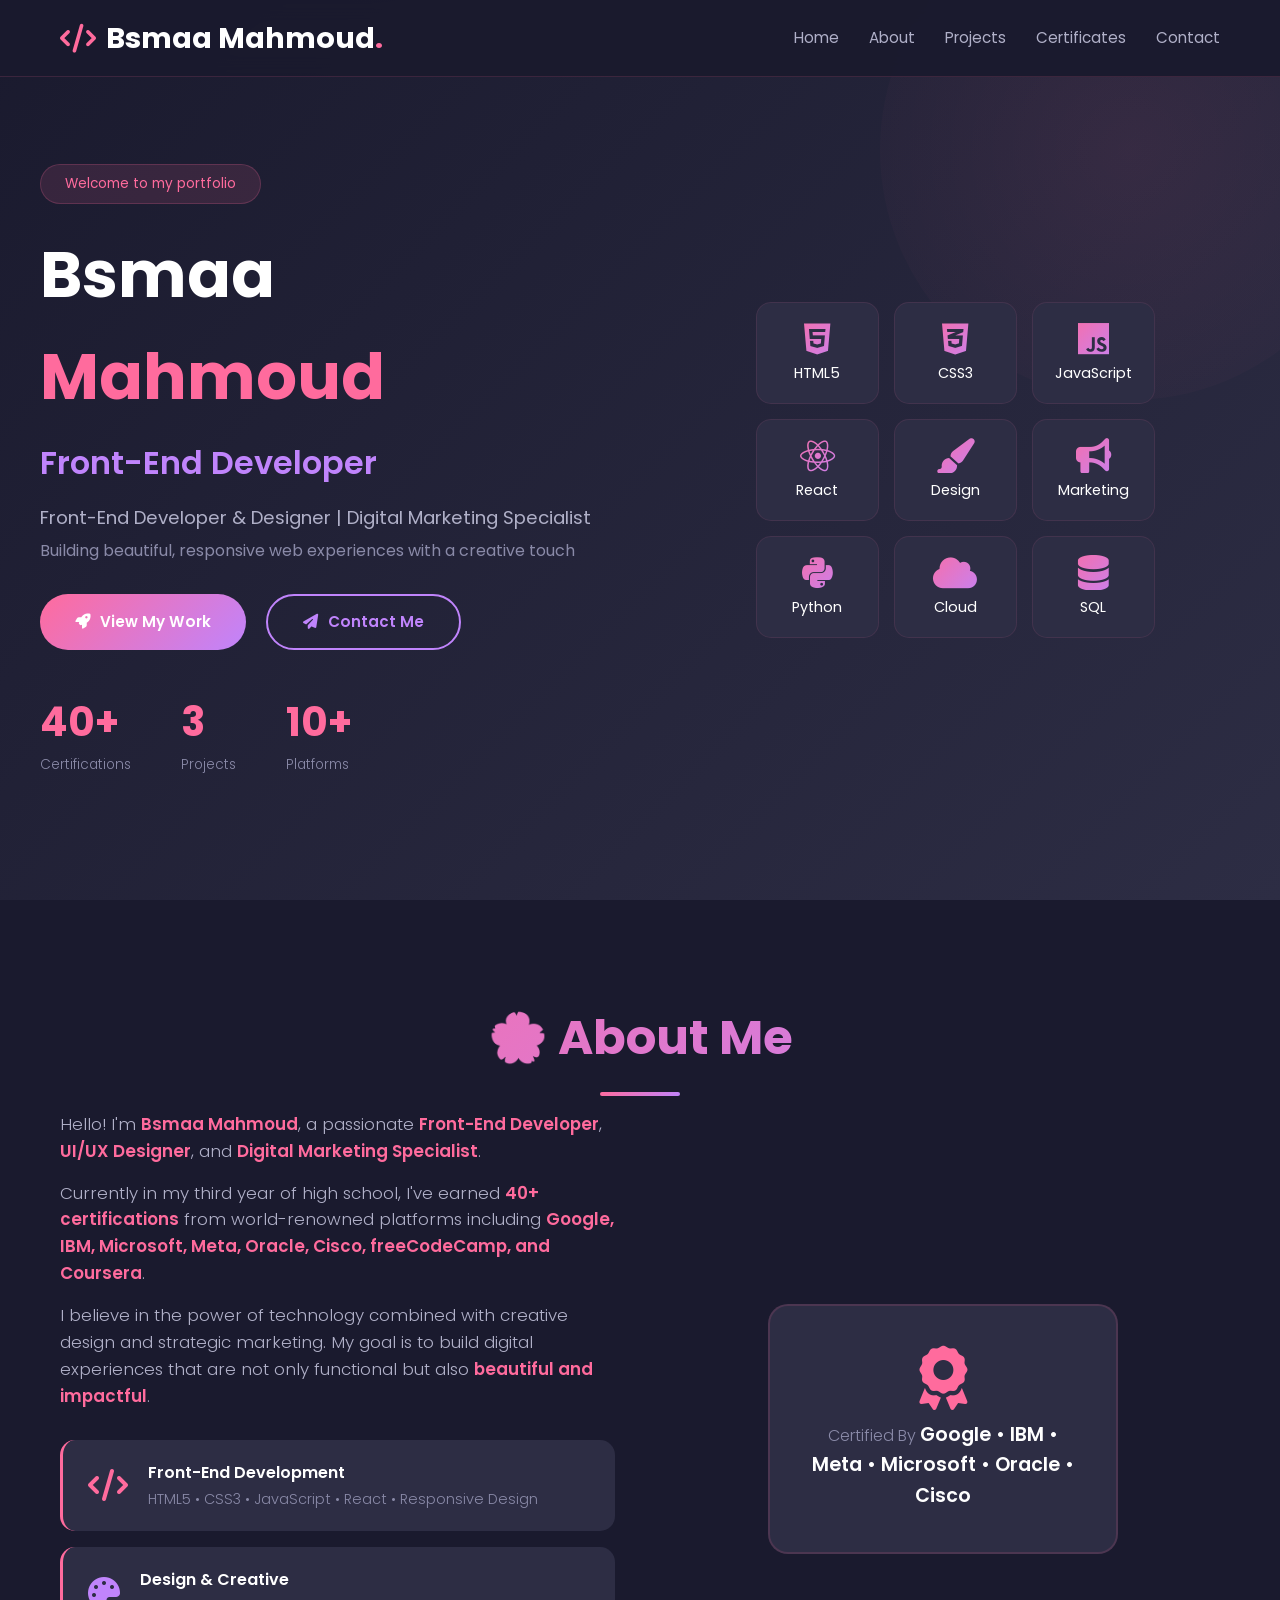
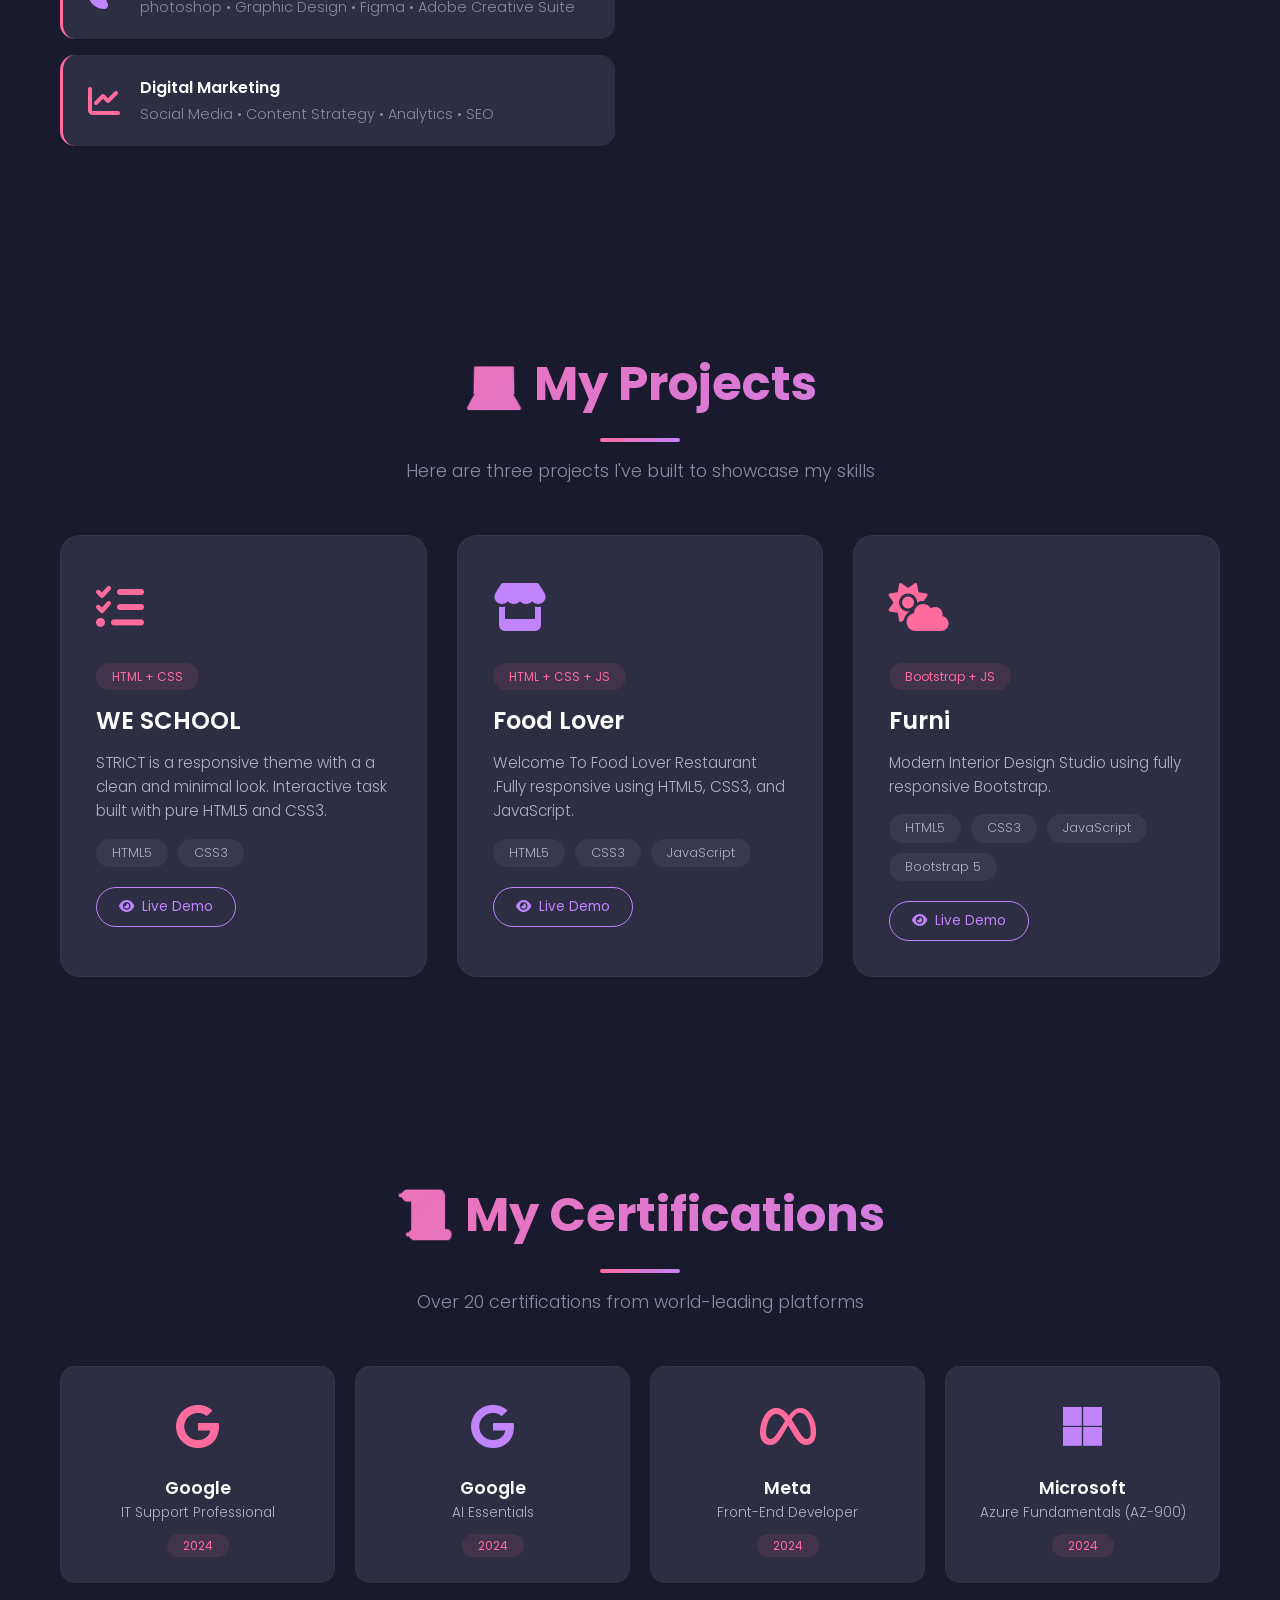
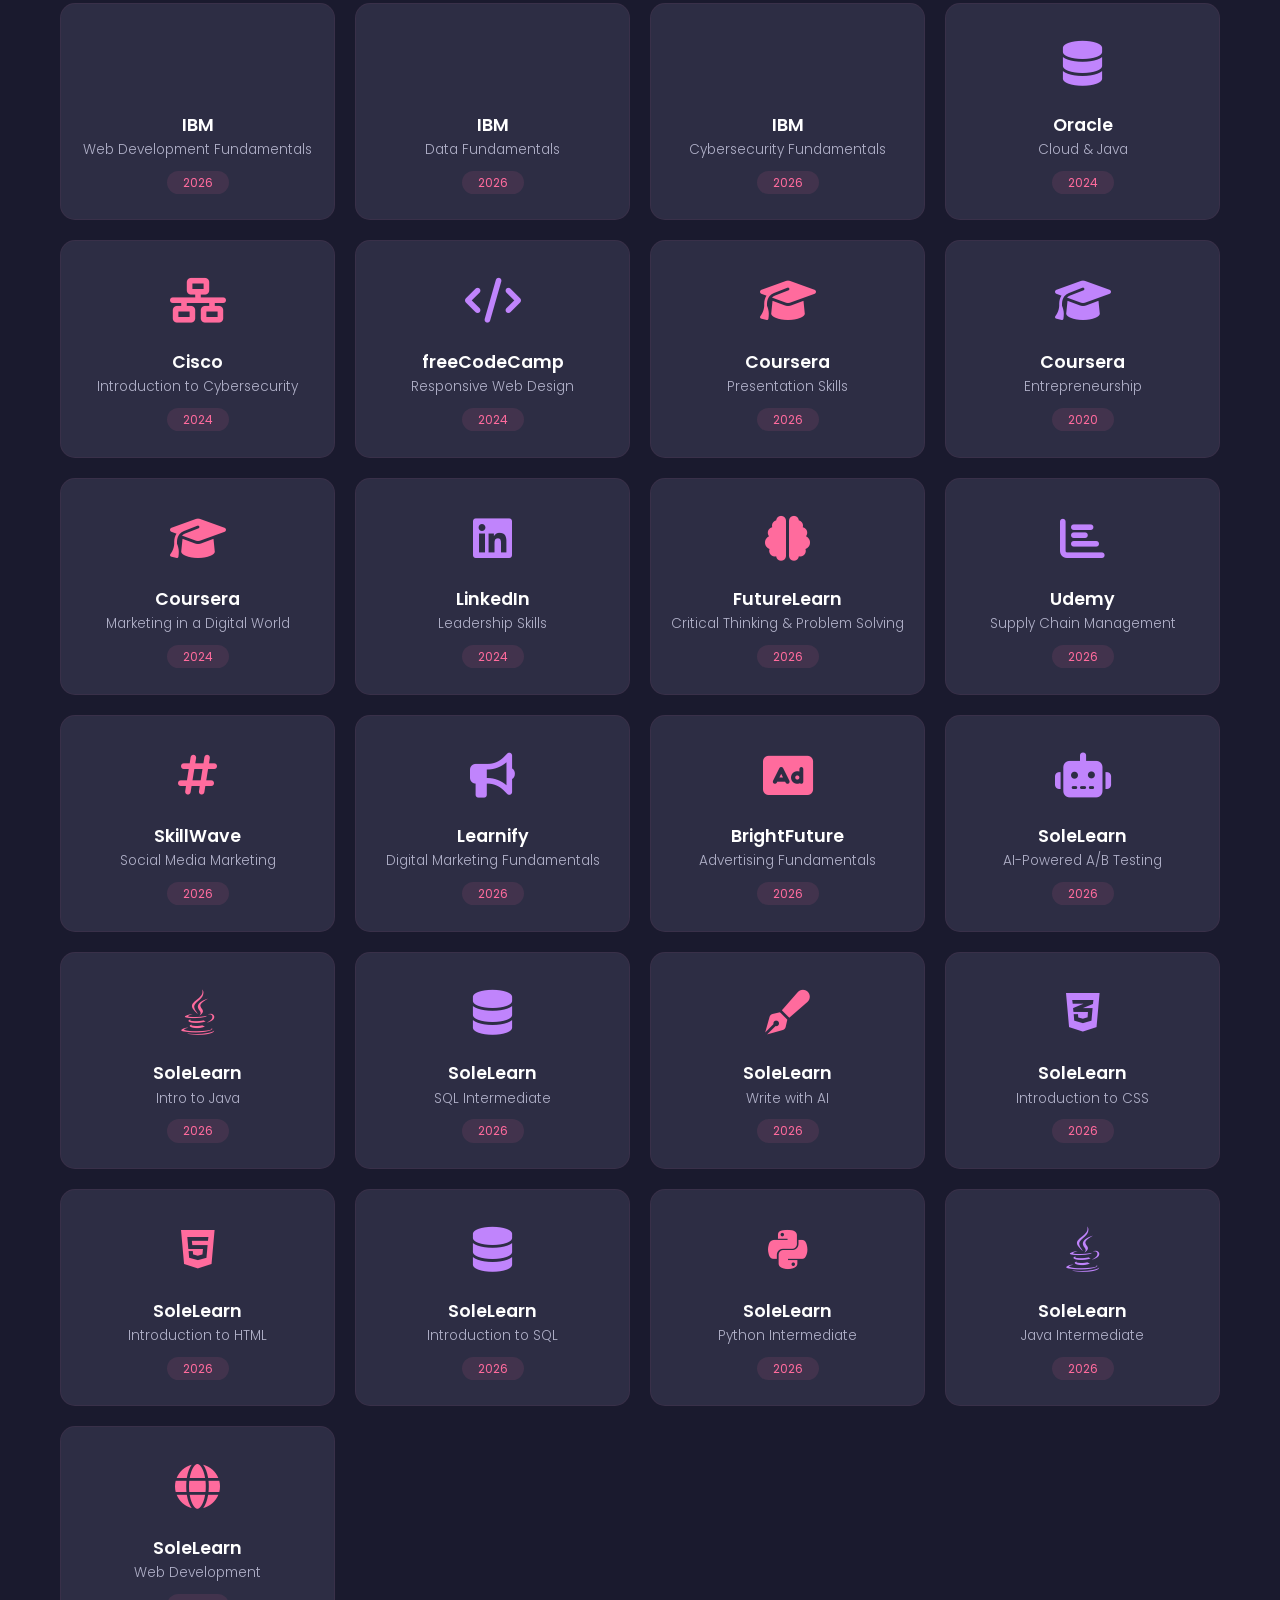
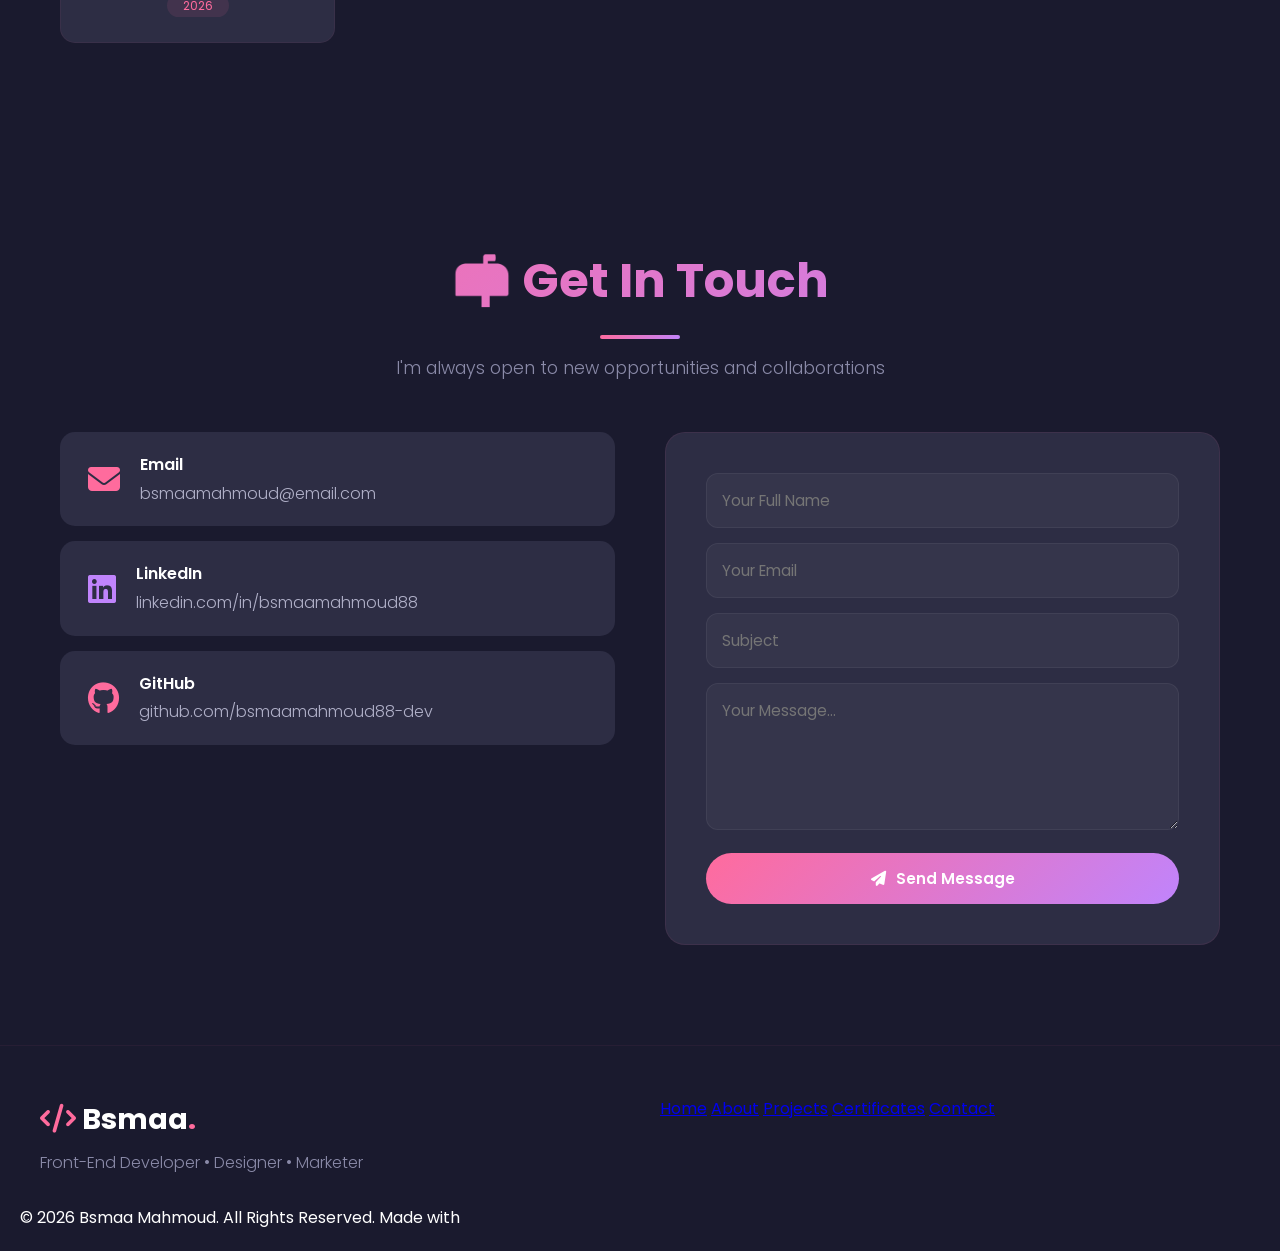
==== index.html @ eddaf289 "Add files via upload" ====
<!DOCTYPE html>
<html lang="ar">

<head>
    <meta charset="UTF-8">
    <meta name="viewport" content="width=device-width, initial-scale=1.0">
    <title>Bsmaa Mahmoud | بورتفوليو احترافي</title>
    <link rel="stylesheet" href="style.css">
    <link rel="stylesheet" href="https://cdnjs.cloudflare.com/ajax/libs/font-awesome/6.5.0/css/all.min.css">
    <link href="https://fonts.googleapis.com/css2?family=Poppins:wght@300;400;600;700&display=swap" rel="stylesheet">
</head>

<body>

    <!-- ====== NAVIGATION ====== -->
    <nav>
        <div class="nav-container">
            <div class="logo">
                <i class="fas fa-code" style="color: #FF6B9D;"></i>
                <span>Bsmaa Mahmoud<span style="color: #FF6B9D;">.</span></span>
            </div>
            <ul class="nav-links">
                <li><a href="#home">Home</a></li>
                <li><a href="#about">About</a></li>
                <li><a href="#projects">Projects</a></li>
                <li><a href="#certificates">Certificates</a></li>
                <li><a href="#contact">Contact</a></li>
            </ul>
            <div class="hamburger">
                <i class="fas fa-bars"></i>
            </div>
        </div>
    </nav>

    <!-- ====== HOME ====== -->
    <section id="home">
        <div class="hero">
            <div class="hero-content">
                <span class="badge"> Welcome to my portfolio</span>
                <h1>Bsmaa <span style="color: #FF6B9D;">Mahmoud</span></h1>
                <h2 class="typing-text"></h2>
                <p>Front-End Developer & Designer | Digital Marketing Specialist</p>
                <p class="sub-text">Building beautiful, responsive web experiences with a creative touch</p>
                <div class="hero-buttons">
                    <a href="#projects" class="btn-primary"><i class="fas fa-rocket"></i> View My Work</a>
                    <a href="#contact" class="btn-secondary"><i class="fas fa-paper-plane"></i> Contact Me</a>
                </div>
                <div class="stats">
                    <div class="stat-item">
                        <span class="stat-number">40+</span>
                        <span class="stat-label">Certifications</span>
                    </div>
                    <div class="stat-item">
                        <span class="stat-number">3</span>
                        <span class="stat-label">Projects</span>
                    </div>
                    <div class="stat-item">
                        <span class="stat-number">10+</span>
                        <span class="stat-label">Platforms</span>
                    </div>
                </div>
            </div>
            <div class="hero-image">
                <div class="floating-cards">
                    <div class="float-card"><i class="fab fa-html5"></i> HTML5</div>
                    <div class="float-card"><i class="fab fa-css3-alt"></i> CSS3</div>
                    <div class="float-card"><i class="fab fa-js"></i> JavaScript</div>
                    <div class="float-card"><i class="fab fa-react"></i> React</div>
                    <div class="float-card"><i class="fas fa-paint-brush"></i> Design</div>
                    <div class="float-card"><i class="fas fa-bullhorn"></i> Marketing</div>
                    <div class="float-card"><i class="fab fa-python"></i> Python</div>
                    <div class="float-card"><i class="fas fa-cloud"></i> Cloud</div>
                    <div class="float-card"><i class="fas fa-database"></i> SQL</div>
                </div>
            </div>
        </div>
    </section>

    <!-- ====== ABOUT ====== -->
    <section id="about">
        <div class="container">
            <h2 class="section-title">🌸 About Me</h2>
            <div class="about-grid">
                <div class="about-text">
                    <p>Hello! I'm <strong style="color: #FF6B9D;">Bsmaa Mahmoud</strong>, a passionate <strong>Front-End
                            Developer</strong>, <strong>UI/UX Designer</strong>, and <strong>Digital Marketing
                            Specialist</strong>.</p>
                    <p>Currently in my third year of high school, I've earned <strong>40+ certifications</strong> from
                        world-renowned platforms including <strong>Google, IBM, Microsoft, Meta, Oracle, Cisco,
                            freeCodeCamp, and Coursera</strong>.</p>
                    <p>I believe in the power of technology combined with creative design and strategic marketing. My
                        goal is to build digital experiences that are not only functional but also <strong>beautiful and
                            impactful</strong>.</p>

                    <div class="about-features">
                        <div class="feature">
                            <i class="fas fa-code" style="color: #FF6B9D;"></i>
                            <div>
                                <h4>Front-End Development</h4>
                                <p>HTML5 • CSS3 • JavaScript • React • Responsive Design</p>
                            </div>
                        </div>
                        <div class="feature">
                            <i class="fas fa-palette" style="color: #C084FC;"></i>
                            <div>
                                <h4>Design & Creative</h4>
                                <p>photoshop • Graphic Design • Figma • Adobe Creative Suite</p>
                            </div>
                        </div>
                        <div class="feature">
                            <i class="fas fa-chart-line" style="color: #FF6B9D;"></i>
                            <div>
                                <h4>Digital Marketing</h4>
                                <p>Social Media • Content Strategy • Analytics • SEO</p>
                            </div>
                        </div>
                    </div>
                </div>
                <div class="about-image">
                    <div class="experience-badge">
                        <i class="fas fa-award" style="color: #FF6B9D;"></i>
                        <div>
                            <span>Certified By</span>
                            <strong>Google • IBM • Meta • Microsoft • Oracle • Cisco</strong>
                        </div>
                    </div>
                </div>
            </div>
        </div>
    </section>

    <!-- ====== PROJECTS (3 Projects) ====== -->
    <section id="projects">
        <div class="container">
            <h2 class="section-title">💻 My Projects</h2>
            <p class="section-subtitle">Here are three projects I've built to showcase my skills</p>

            <div class="projects-grid">
                <!-- Project 1: HTML + CSS -->
                <div class="project-card large">
                    <div class="project-icon"><i class="fas fa-tasks" style="color: #FF6B9D;"></i></div>
                    <span class="project-tag">HTML + CSS</span>
                    <h3>WE SCHOOL</h3>
                    <p>STRICT is a responsive theme with a a clean and minimal look.
                        Interactive task built with pure HTML5 and CSS3.</p>
                    <div class="tech-stack">
                        <span>HTML5</span>
                        <span>CSS3</span>
                    </div>
                    <div class="project-links">
                        <a href="onsite ..1" class="btn-small"><i class="fas fa-eye"></i> Live Demo</a>
                    </div>
                </div>

                <!-- Project 2: HTML + CSS + JavaScript -->
                <div class="project-card large">
                    <div class="project-icon"><i class="fas fa-store" style="color: #C084FC;"></i></div>
                    <span class="project-tag">HTML + CSS + JS</span>
                    <h3>Food Lover</h3>
                    <p>Welcome To Food Lover Restaurant
                        .Fully responsive using HTML5, CSS3, and JavaScript.</p>
                    <div class="tech-stack">
                        <span>HTML5</span>
                        <span>CSS3</span>
                        <span>JavaScript</span>
                    </div>
                    <div class="project-links">
                        <a href="onsite..2" class="btn-small"><i class="fas fa-eye"></i> Live Demo</a>
                    </div>
                </div>

                <!-- Project 3: HTML + CSS + JavaScript + Bootstrap -->
                <div class="project-card large">
                    <div class="project-icon"><i class="fas fa-cloud-sun" style="color: #FF6B9D;"></i></div>
                    <span class="project-tag">Bootstrap + JS</span>
                    <h3>Furni</h3>
                    <p>Modern Interior Design Studio using fully responsive Bootstrap.</p>
                    <div class="tech-stack">
                        <span>HTML5</span>
                        <span>CSS3</span>
                        <span>JavaScript</span>
                        <span>Bootstrap 5</span>
                    </div>
                    <div class="project-links">
                        <a href="Onsite-3" class="btn-small"><i class="fas fa-eye"></i> Live Demo</a>
                    </div>
                </div>
            </div>
        </div>
    </section>

    <!-- ====== CERTIFICATES (All certificates from your files) ====== -->
    <section id="certificates">
        <div class="container">
            <h2 class="section-title">📜 My Certifications</h2>
            <p class="section-subtitle">Over 20 certifications from world-leading platforms</p>

            <div class="certificates-grid">
                <!-- Google -->
                <div class="cert-card">
                    <div class="cert-icon"><i class="fab fa-google" style="color: #FF6B9D;"></i></div>
                    <h4>Google</h4>
                    <p>IT Support Professional</p>
                    <span class="cert-year">2024</span>
                </div>
                <div class="cert-card">
                    <div class="cert-icon"><i class="fab fa-google" style="color: #C084FC;"></i></div>
                    <h4>Google</h4>
                    <p>AI Essentials</p>
                    <span class="cert-year">2024</span>
                </div>

                <!-- Meta -->
                <div class="cert-card">
                    <div class="cert-icon"><i class="fab fa-meta" style="color: #FF6B9D;"></i></div>
                    <h4>Meta</h4>
                    <p>Front-End Developer</p>
                    <span class="cert-year">2024</span>
                </div>

                <!-- Microsoft -->
                <div class="cert-card">
                    <div class="cert-icon"><i class="fab fa-microsoft" style="color: #C084FC;"></i></div>
                    <h4>Microsoft</h4>
                    <p>Azure Fundamentals (AZ-900)</p>
                    <span class="cert-year">2024</span>
                </div>

                <!-- IBM -->
                <div class="cert-card">
                    <div class="cert-icon"><i class="fab fa-ibm" style="color: #FF6B9D;"></i></div>
                    <h4>IBM</h4>
                    <p>Web Development Fundamentals</p>
                    <span class="cert-year">2026</span>
                </div>
                <div class="cert-card">
                    <div class="cert-icon"><i class="fab fa-ibm" style="color: #C084FC;"></i></div>
                    <h4>IBM</h4>
                    <p>Data Fundamentals</p>
                    <span class="cert-year">2026</span>
                </div>
                <div class="cert-card">
                    <div class="cert-icon"><i class="fab fa-ibm" style="color: #FF6B9D;"></i></div>
                    <h4>IBM</h4>
                    <p>Cybersecurity Fundamentals</p>
                    <span class="cert-year">2026</span>
                </div>

                <!-- Oracle -->
                <div class="cert-card">
                    <div class="cert-icon"><i class="fas fa-database" style="color: #C084FC;"></i></div>
                    <h4>Oracle</h4>
                    <p>Cloud & Java</p>
                    <span class="cert-year">2024</span>
                </div>

                <!-- Cisco -->
                <div class="cert-card">
                    <div class="cert-icon"><i class="fas fa-network-wired" style="color: #FF6B9D;"></i></div>
                    <h4>Cisco</h4>
                    <p>Introduction to Cybersecurity</p>
                    <span class="cert-year">2024</span>
                </div>

                <!-- freeCodeCamp -->
                <div class="cert-card">
                    <div class="cert-icon"><i class="fas fa-code" style="color: #C084FC;"></i></div>
                    <h4>freeCodeCamp</h4>
                    <p>Responsive Web Design</p>
                    <span class="cert-year">2024</span>
                </div>

                <!-- Coursera -->
                <div class="cert-card">
                    <div class="cert-icon"><i class="fas fa-graduation-cap" style="color: #FF6B9D;"></i></div>
                    <h4>Coursera</h4>
                    <p>Presentation Skills</p>
                    <span class="cert-year">2026</span>
                </div>
                <div class="cert-card">
                    <div class="cert-icon"><i class="fas fa-graduation-cap" style="color: #C084FC;"></i></div>
                    <h4>Coursera</h4>
                    <p>Entrepreneurship</p>
                    <span class="cert-year">2020</span>
                </div>
                <div class="cert-card">
                    <div class="cert-icon"><i class="fas fa-graduation-cap" style="color: #FF6B9D;"></i></div>
                    <h4>Coursera</h4>
                    <p>Marketing in a Digital World</p>
                    <span class="cert-year">2024</span>
                </div>

                <!-- LinkedIn -->
                <div class="cert-card">
                    <div class="cert-icon"><i class="fab fa-linkedin" style="color: #C084FC;"></i></div>
                    <h4>LinkedIn</h4>
                    <p>Leadership Skills</p>
                    <span class="cert-year">2024</span>
                </div>

                <!-- FutureLearn -->
                <div class="cert-card">
                    <div class="cert-icon"><i class="fas fa-brain" style="color: #FF6B9D;"></i></div>
                    <h4>FutureLearn</h4>
                    <p>Critical Thinking & Problem Solving</p>
                    <span class="cert-year">2026</span>
                </div>

                <!-- Udemy -->
                <div class="cert-card">
                    <div class="cert-icon"><i class="fas fa-chart-bar" style="color: #C084FC;"></i></div>
                    <h4>Udemy</h4>
                    <p>Supply Chain Management</p>
                    <span class="cert-year">2026</span>
                </div>

                <!-- SkillWave -->
                <div class="cert-card">
                    <div class="cert-icon"><i class="fas fa-hashtag" style="color: #FF6B9D;"></i></div>
                    <h4>SkillWave</h4>
                    <p>Social Media Marketing</p>
                    <span class="cert-year">2026</span>
                </div>

                <!-- Learnify -->
                <div class="cert-card">
                    <div class="cert-icon"><i class="fas fa-bullhorn" style="color: #C084FC;"></i></div>
                    <h4>Learnify</h4>
                    <p>Digital Marketing Fundamentals</p>
                    <span class="cert-year">2026</span>
                </div>

                <!-- BrightFuture -->
                <div class="cert-card">
                    <div class="cert-icon"><i class="fas fa-ad" style="color: #FF6B9D;"></i></div>
                    <h4>BrightFuture</h4>
                    <p>Advertising Fundamentals</p>
                    <span class="cert-year">2026</span>
                </div>

                <!-- SoleLearn -->
                <div class="cert-card">
                    <div class="cert-icon"><i class="fas fa-robot" style="color: #C084FC;"></i></div>
                    <h4>SoleLearn</h4>
                    <p>AI-Powered A/B Testing</p>
                    <span class="cert-year">2026</span>
                </div>
                <div class="cert-card">
                    <div class="cert-icon"><i class="fab fa-java" style="color: #FF6B9D;"></i></div>
                    <h4>SoleLearn</h4>
                    <p>Intro to Java</p>
                    <span class="cert-year">2026</span>
                </div>
                <div class="cert-card">
                    <div class="cert-icon"><i class="fas fa-database" style="color: #C084FC;"></i></div>
                    <h4>SoleLearn</h4>
                    <p>SQL Intermediate</p>
                    <span class="cert-year">2026</span>
                </div>
                <div class="cert-card">
                    <div class="cert-icon"><i class="fas fa-pen-fancy" style="color: #FF6B9D;"></i></div>
                    <h4>SoleLearn</h4>
                    <p>Write with AI</p>
                    <span class="cert-year">2026</span>
                </div>
                <div class="cert-card">
                    <div class="cert-icon"><i class="fab fa-css3-alt" style="color: #C084FC;"></i></div>
                    <h4>SoleLearn</h4>
                    <p>Introduction to CSS</p>
                    <span class="cert-year">2026</span>
                </div>
                <div class="cert-card">
                    <div class="cert-icon"><i class="fab fa-html5" style="color: #FF6B9D;"></i></div>
                    <h4>SoleLearn</h4>
                    <p>Introduction to HTML</p>
                    <span class="cert-year">2026</span>
                </div>
                <div class="cert-card">
                    <div class="cert-icon"><i class="fas fa-database" style="color: #C084FC;"></i></div>
                    <h4>SoleLearn</h4>
                    <p>Introduction to SQL</p>
                    <span class="cert-year">2026</span>
                </div>
                <div class="cert-card">
                    <div class="cert-icon"><i class="fab fa-python" style="color: #FF6B9D;"></i></div>
                    <h4>SoleLearn</h4>
                    <p>Python Intermediate</p>
                    <span class="cert-year">2026</span>
                </div>
                <div class="cert-card">
                    <div class="cert-icon"><i class="fab fa-java" style="color: #C084FC;"></i></div>
                    <h4>SoleLearn</h4>
                    <p>Java Intermediate</p>
                    <span class="cert-year">2026</span>
                </div>
                <div class="cert-card">
                    <div class="cert-icon"><i class="fas fa-globe" style="color: #FF6B9D;"></i></div>
                    <h4>SoleLearn</h4>
                    <p>Web Development</p>
                    <span class="cert-year">2026</span>
                </div>
            </div>
        </div>
    </section>

    <!-- ====== CONTACT ====== -->
    <section id="contact">
        <div class="container">
            <h2 class="section-title">📬 Get In Touch</h2>
            <p class="section-subtitle">I'm always open to new opportunities and collaborations</p>

            <div class="contact-grid">
                <div class="contact-info">
                    <div class="contact-item">
                        <i class="fas fa-envelope" style="color: #FF6B9D;"></i>
                        <div>
                            <h4>Email</h4>
                            <p>bsmaamahmoud@email.com</p>
                        </div>
                    </div>
                    <div class="contact-item">
                        <i class="fab fa-linkedin" style="color: #C084FC;"></i>
                        <div>
                            <h4>LinkedIn</h4>
                            <p><a href="#">linkedin.com/in/bsmaamahmoud88</a></p>
                        </div>
                    </div>
                    <div class="contact-item">
                        <i class="fab fa-github" style="color: #FF6B9D;"></i>
                        <div>
                            <h4>GitHub</h4>
                            <p><a href="#">github.com/bsmaamahmoud88-dev</a></p>
                        </div>
                    </div>
                </div>
                <div class="contact-form">
                    <form>
                        <input type="text" placeholder="Your Full Name" required>
                        <input type="email" placeholder="Your Email" required>
                        <input type="text" placeholder="Subject">
                        <textarea rows="5" placeholder="Your Message..."></textarea>
                        <button type="submit" class="btn-primary"><i class="fas fa-paper-plane"></i> Send
                            Message</button>
                    </form>
                </div>
            </div>
        </div>
    </section>

    <!-- ====== FOOTER ====== -->
    <footer>
        <div class="footer-content">
            <div class="footer-brand">
                <h3><i class="fas fa-code" style="color: #FF6B9D;"></i> Bsmaa<span style="color: #FF6B9D;">.</span></h3>
                <p>Front-End Developer • Designer • Marketer</p>
            </div>
            <div class="footer-links">
                <a href="#home">Home</a>
                <a href="#about">About</a>
                <a href="#projects">Projects</a>
                <a href="#certificates">Certificates</a>
                <a href="#contact">Contact</a>
            </div>
        </div>
        <div class="footer-bottom">
            <p>© 2026 Bsmaa Mahmoud. All Rights Reserved. Made with </p>
        </div>
    </footer>

    <script src="script.js"></script>
</body>

</html>
---- style.css ----
/* ===== RESET & VARIABLES ===== */
* {
    margin: 0;
    padding: 0;
    box-sizing: border-box;
    scroll-behavior: smooth;
}

:root {
    --primary: #1A1A2E;
    --secondary: #FF6B9D;
    --tertiary: #C084FC;
    --light-pink: #FDF2F8;
    --soft-beige: #FFE5EC;
    --accent: #D4A5FF;
    --white: #FFFFFF;
    --card-bg: #2D2D44;
    --shadow: 0 20px 40px rgba(255, 107, 157, 0.15);
    --gradient: linear-gradient(135deg, #1A1A2E, #2D2D44);
    --gradient-pink: linear-gradient(135deg, #FF6B9D, #C084FC);
}

body {
    font-family: 'Poppins', 'Segoe UI', Tahoma, Geneva, Verdana, sans-serif;
    background: var(--primary);
    color: var(--white);
    line-height: 1.6;
    overflow-x: hidden;
}

.container {
    max-width: 1200px;
    margin: 0 auto;
    padding: 0 20px;
}

/* ===== NAVIGATION ===== */
nav {
    background: rgba(26, 26, 46, 0.97);
    backdrop-filter: blur(10px);
    position: fixed;
    width: 100%;
    top: 0;
    z-index: 1000;
    border-bottom: 1px solid rgba(255, 107, 157, 0.15);
    padding: 15px 0;
}

.nav-container {
    max-width: 1200px;
    margin: 0 auto;
    padding: 0 20px;
    display: flex;
    justify-content: space-between;
    align-items: center;
}

.logo {
    font-size: 1.8rem;
    font-weight: 700;
    display: flex;
    align-items: center;
    gap: 10px;
}

.logo i {
    color: var(--secondary);
}

.logo span {
    color: var(--white);
}

.nav-links {
    display: flex;
    list-style: none;
    gap: 30px;
    align-items: center;
}

.nav-links a {
    color: #B0B0C8;
    text-decoration: none;
    font-size: 0.95rem;
    font-weight: 400;
    transition: 0.3s;
    padding: 5px 0;
    border-bottom: 2px solid transparent;
}

.nav-links a:hover {
    color: var(--secondary);
    border-bottom-color: var(--secondary);
}

.hamburger {
    display: none;
    font-size: 1.8rem;
    color: var(--white);
    cursor: pointer;
}

/* ===== HOME ===== */
#home {
    min-height: 100vh;
    display: flex;
    align-items: center;
    padding: 100px 20px 60px;
    background: var(--gradient);
    position: relative;
    overflow: hidden;
}

#home::before {
    content: '';
    position: absolute;
    width: 500px;
    height: 500px;
    background: radial-gradient(circle, rgba(255, 107, 157, 0.08), transparent);
    top: -100px;
    right: -100px;
    border-radius: 50%;
}

.hero {
    max-width: 1200px;
    margin: 0 auto;
    display: grid;
    grid-template-columns: 1fr 1fr;
    gap: 60px;
    align-items: center;
    width: 100%;
}

.hero-content .badge {
    background: rgba(255, 107, 157, 0.12);
    color: var(--secondary);
    padding: 8px 24px;
    border-radius: 50px;
    font-size: 0.85rem;
    display: inline-block;
    margin-bottom: 20px;
    border: 1px solid rgba(255, 107, 157, 0.2);
    font-weight: 400;
}

.hero-content h1 {
    font-size: 4rem;
    margin-bottom: 8px;
    color: var(--white);
    font-weight: 700;
}

.hero-content h2 {
    font-size: 2rem;
    color: var(--tertiary);
    margin-bottom: 15px;
    min-height: 50px;
    font-weight: 600;
}

.hero-content p {
    font-size: 1.15rem;
    color: #B0B0C8;
    margin-bottom: 6px;
}

.hero-content .sub-text {
    font-size: 1rem;
    color: #8A8AA8;
    margin-bottom: 30px;
}

.hero-buttons {
    display: flex;
    gap: 20px;
    flex-wrap: wrap;
    margin-bottom: 40px;
}

.btn-primary,
.btn-secondary {
    padding: 14px 35px;
    border-radius: 50px;
    text-decoration: none;
    font-weight: 600;
    transition: 0.3s;
    display: inline-flex;
    align-items: center;
    gap: 10px;
    font-size: 0.95rem;
    font-family: 'Poppins', sans-serif;
}

.btn-primary {
    background: var(--gradient-pink);
    color: var(--white);
    border: none;
}

.btn-primary:hover {
    transform: scale(1.05);
    box-shadow: 0 0 30px rgba(255, 107, 157, 0.35);
}

.btn-secondary {
    border: 2px solid var(--tertiary);
    color: var(--tertiary);
    background: transparent;
}

.btn-secondary:hover {
    background: var(--tertiary);
    color: var(--white);
}

.stats {
    display: flex;
    gap: 50px;
}

.stat-item {
    display: flex;
    flex-direction: column;
}

.stat-number {
    font-size: 2.5rem;
    font-weight: 700;
    color: var(--secondary);
}

.stat-label {
    color: #8A8AA8;
    font-size: 0.85rem;
    font-weight: 300;
}

.hero-image {
    position: relative;
    display: flex;
    justify-content: center;
    align-items: center;
}

.floating-cards {
    display: grid;
    grid-template-columns: 1fr 1fr 1fr;
    gap: 15px;
    padding: 15px;
}

.float-card {
    background: var(--card-bg);
    padding: 18px 22px;
    border-radius: 15px;
    text-align: center;
    border: 1px solid rgba(255, 107, 157, 0.1);
    transition: 0.3s;
    animation: float 4s ease-in-out infinite;
    color: var(--white);
    font-size: 0.9rem;
    font-weight: 400;
}

.float-card i {
    font-size: 2.2rem;
    background: var(--gradient-pink);
    -webkit-background-clip: text;
    -webkit-text-fill-color: transparent;
    display: block;
    margin-bottom: 6px;
}

.float-card:nth-child(2) {
    animation-delay: 0.3s;
}

.float-card:nth-child(3) {
    animation-delay: 0.6s;
}

.float-card:nth-child(4) {
    animation-delay: 0.9s;
}

.float-card:nth-child(5) {
    animation-delay: 1.2s;
}

.float-card:nth-child(6) {
    animation-delay: 1.5s;
}

.float-card:nth-child(7) {
    animation-delay: 0.4s;
}

.float-card:nth-child(8) {
    animation-delay: 0.8s;
}

.float-card:nth-child(9) {
    animation-delay: 1.1s;
}

@keyframes float {

    0%,
    100% {
        transform: translateY(0);
    }

    50% {
        transform: translateY(-12px);
    }
}

/* ===== SECTIONS ===== */
section {
    padding: 100px 0;
}

.section-title {
    font-size: 3rem;
    text-align: center;
    margin-bottom: 15px;
    background: var(--gradient-pink);
    -webkit-background-clip: text;
    -webkit-text-fill-color: transparent;
    position: relative;
}

.section-title::after {
    content: '';
    display: block;
    width: 80px;
    height: 4px;
    background: var(--gradient-pink);
    margin: 15px auto 0;
    border-radius: 2px;
}

.section-subtitle {
    text-align: center;
    color: #8A8AA8;
    font-size: 1.1rem;
    margin-bottom: 50px;
    font-weight: 300;
}

/* ===== ABOUT ===== */
#about {
    background: var(--primary);
}

.about-grid {
    display: grid;
    grid-template-columns: 1fr 1fr;
    gap: 50px;
    align-items: center;
}

.about-text p {
    color: #B0B0C8;
    font-size: 1.05rem;
    margin-bottom: 15px;
    font-weight: 300;
}

.about-text strong {
    color: var(--secondary);
    font-weight: 600;
}

.about-features {
    margin-top: 30px;
    display: grid;
    gap: 16px;
}

.feature {
    display: flex;
    align-items: center;
    gap: 20px;
    background: var(--card-bg);
    padding: 20px 25px;
    border-radius: 15px;
    border-left: 3px solid var(--secondary);
    transition: 0.3s;
}

.feature:hover {
    transform: translateX(8px);
}

.feature i {
    font-size: 2rem;
}

.feature h4 {
    color: var(--white);
    margin-bottom: 3px;
    font-weight: 600;
}

.feature p {
    color: #8A8AA8;
    font-size: 0.9rem;
    margin: 0;
}

.about-image {
    display: flex;
    justify-content: center;
}

.experience-badge {
    background: var(--card-bg);
    padding: 40px;
    border-radius: 20px;
    text-align: center;
    border: 2px solid rgba(255, 107, 157, 0.15);
    display: flex;
    flex-direction: column;
    align-items: center;
    gap: 10px;
    max-width: 350px;
}

.experience-badge i {
    font-size: 4rem;
}

.experience-badge span {
    color: #8A8AA8;
    font-size: 1rem;
    font-weight: 300;
}

.experience-badge strong {
    color: var(--white);
    font-size: 1.2rem;
    font-weight: 600;
}

/* ===== PROJECTS ===== */
#projects {
    background: var(--primary);
}

.projects-grid {
    display: grid;
    grid-template-columns: repeat(auto-fit, minmax(350px, 1fr));
    gap: 30px;
}

.project-card {
    background: var(--card-bg);
    border-radius: 20px;
    padding: 35px;
    border: 1px solid rgba(255, 107, 157, 0.08);
    transition: 0.4s;
}

.project-card:hover {
    transform: translateY(-10px);
    border-color: var(--secondary);
    box-shadow: var(--shadow);
}

.project-card.large {
    padding: 35px;
}

.project-icon {
    font-size: 3rem;
    margin-bottom: 15px;
}

.project-tag {
    display: inline-block;
    background: rgba(255, 107, 157, 0.1);
    color: var(--secondary);
    padding: 4px 16px;
    border-radius: 50px;
    font-size: 0.75rem;
    margin-bottom: 12px;
    font-weight: 400;
}

.project-card h3 {
    font-size: 1.5rem;
    margin-bottom: 10px;
    color: var(--white);
    font-weight: 600;
}

.project-card p {
    color: #B0B0C8;
    margin-bottom: 15px;
    font-weight: 300;
    font-size: 0.95rem;
}

.tech-stack {
    display: flex;
    flex-wrap: wrap;
    gap: 10px;
    margin-bottom: 20px;
}

.tech-stack span {
    background: rgba(255, 255, 255, 0.05);
    padding: 4px 16px;
    border-radius: 50px;
    font-size: 0.8rem;
    color: #B0B0C8;
    font-weight: 300;
}

.project-links {
    display: flex;
    gap: 12px;
}

.btn-small {
    padding: 8px 22px;
    border: 1px solid var(--tertiary);
    color: var(--tertiary);
    border-radius: 50px;
    text-decoration: none;
    font-size: 0.85rem;
    transition: 0.3s;
    display: inline-flex;
    align-items: center;
    gap: 8px;
    font-weight: 400;
}

.btn-small:hover {
    background: var(--tertiary);
    color: var(--white);
}

/* ===== CERTIFICATES ===== */
#certificates {
    background: var(--primary);
}

.certificates-grid {
    display: grid;
    grid-template-columns: repeat(auto-fit, minmax(220px, 1fr));
    gap: 20px;
}

.cert-card {
    background: var(--card-bg);
    border-radius: 15px;
    padding: 25px 20px;
    text-align: center;
    border: 1px solid rgba(255, 107, 157, 0.06);
    transition: 0.3s;
}

.cert-card:hover {
    transform: translateY(-6px);
    border-color: var(--tertiary);
    box-shadow: 0 10px 30px rgba(192, 132, 252, 0.08);
}

.cert-icon {
    font-size: 2.8rem;
    margin-bottom: 10px;
}

.cert-card h4 {
    color: var(--white);
    font-size: 1.1rem;
    font-weight: 600;
}

.cert-card p {
    color: #B0B0C8;
    font-size: 0.85rem;
    font-weight: 300;
}

.cert-year {
    display: inline-block;
    margin-top: 10px;
    background: rgba(255, 107, 157, 0.1);
    color: var(--secondary);
    padding: 2px 16px;
    border-radius: 50px;
    font-size: 0.75rem;
    font-weight: 400;
}

/* ===== CONTACT ===== */
#contact {
    background: var(--primary);
}

.contact-grid {
    display: grid;
    grid-template-columns: 1fr 1fr;
    gap: 50px;
}

.contact-item {
    display: flex;
    align-items: center;
    gap: 20px;
    padding: 20px 25px;
    background: var(--card-bg);
    border-radius: 15px;
    margin-bottom: 15px;
    transition: 0.3s;
    border-left: 3px solid transparent;
}

.contact-item:hover {
    transform: translateX(10px);
    border-left-color: var(--secondary);
}

.contact-item i {
    font-size: 2rem;
}

.contact-item h4 {
    color: var(--white);
    margin-bottom: 3px;
    font-weight: 600;
}

.contact-item p,
.contact-item a {
    color: #B0B0C8;
    text-decoration: none;
    font-weight: 300;
}

.contact-item a:hover {
    color: var(--secondary);
}

.contact-form {
    background: var(--card-bg);
    padding: 40px;
    border-radius: 20px;
    border: 1px solid rgba(255, 107, 157, 0.08);
}

.contact-form input,
.contact-form textarea {
    width: 100%;
    padding: 15px;
    margin-bottom: 15px;
    background: rgba(255, 255, 255, 0.04);
    border: 1px solid rgba(255, 255, 255, 0.06);
    border-radius: 12px;
    color: var(--white);
    font-size: 0.95rem;
    font-family: 'Poppins', sans-serif;
    transition: 0.3s;
}

.contact-form input:focus,
.contact-form textarea:focus {
    outline: none;
    border-color: var(--secondary);
    box-shadow: 0 0 20px rgba(255, 107, 157, 0.05);
}

.contact-form textarea {
    resize: vertical;
}

.contact-form button {
    width: 100%;
    justify-content: center;
}

/* ===== FOOTER ===== */
footer {
    background: var(--primary);
    border-top: 1px solid rgba(255, 107, 157, 0.06);
    padding: 50px 20px 20px;
}

.footer-content {
    max-width: 1200px;
    margin: 0 auto;
    display: grid;
    grid-template-columns: repeat(auto-fit, minmax(250px, 1fr));
    gap: 40px;
    margin-bottom: 30px;
}

.footer-brand h3 {
    font-size: 1.8rem;
    color: var(--white);
    font-weight: 700;
}

.footer-brand h3 i {
    color: var(--secondary);
}

.footer-brand p {
    color: #8A8AA8;
    margin-top: 8px;
    font-weight: 300;
}


/* ===== RESPONSIVE ===== */
@media (max-width: 1024px) {
    .hero {
        grid-template-columns: 1fr;
        text-align: center;
    }

    .hero-buttons {
        justify-content: center;
    }

    .stats {
        justify-content: center;
    }

    .about-grid {
        grid-template-columns: 1fr;
    }

    .contact-grid {
        grid-template-columns: 1fr;
    }

    .floating-cards {
        grid-template-columns: 1fr 1fr 1fr;
    }
}

@media (max-width: 768px) {
    .nav-links {
        display: none;
    }

    .hamburger {
        display: block;
    }

    .hero-content h1 {
        font-size: 2.5rem;
    }

    .hero-content h2 {
        font-size: 1.4rem;
    }

    .section-title {
        font-size: 2.2rem;
    }

    .floating-cards {
        grid-template-columns: 1fr 1fr;
        gap: 12px;
    }

    .projects-grid {
        grid-template-columns: 1fr;
    }

    .certificates-grid {
        grid-template-columns: 1fr 1fr;
    }

    .stats {
        gap: 25px;
    }
}

@media (max-width: 480px) {
    .floating-cards {
        grid-template-columns: 1fr 1fr;
        gap: 10px;
    }

    .float-card {
        padding: 12px 14px;
        font-size: 0.75rem;
    }

    .float-card i {
        font-size: 1.5rem;
    }

    .certificates-grid {
        grid-template-columns: 1fr;
    }

    .hero-content h1 {
        font-size: 2rem;
    }
}

/* ===== MOBILE NAV ===== */
.nav-active {
    display: flex !important;
    flex-direction: column;
    position: absolute;
    top: 70px;
    left: 0;
    width: 100%;
    background: var(--primary);
    padding: 25px 20px;
    gap: 15px;
    border-bottom: 1px solid rgba(255, 107, 156, 0.229);
}
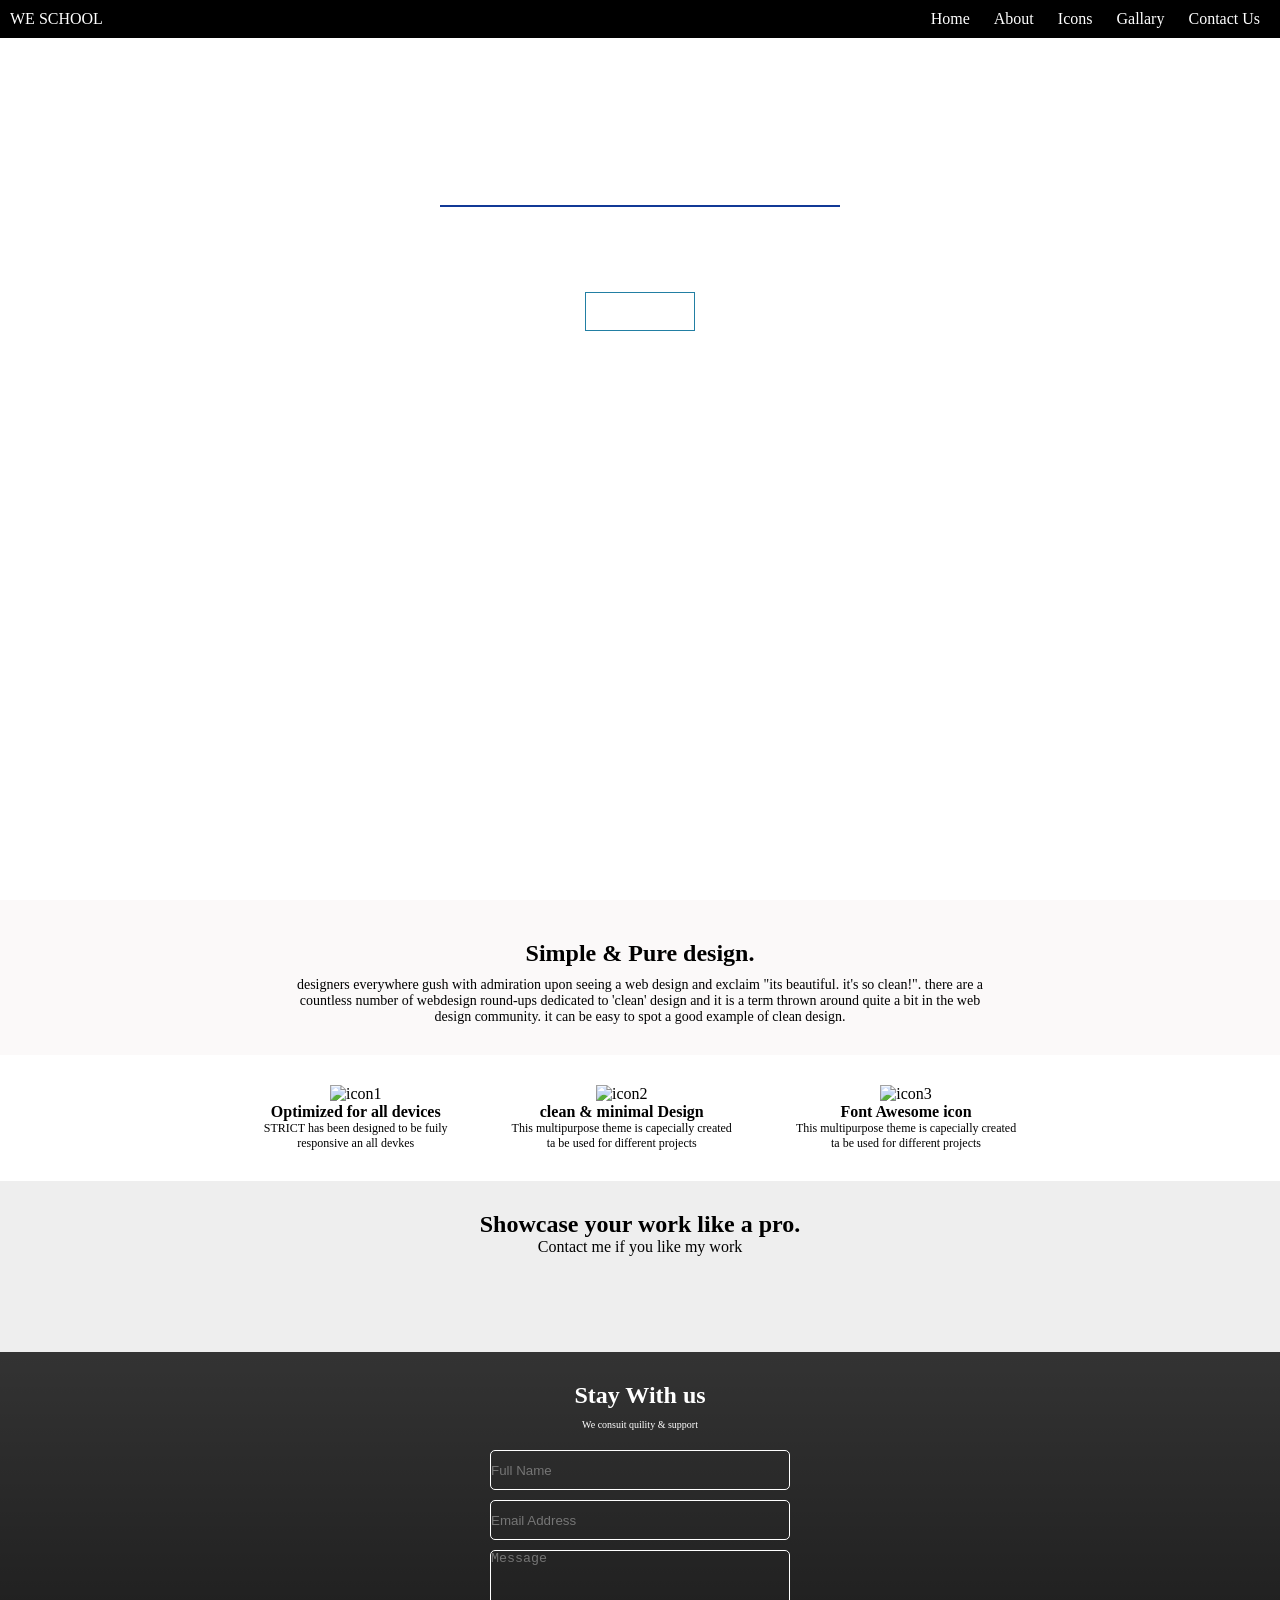
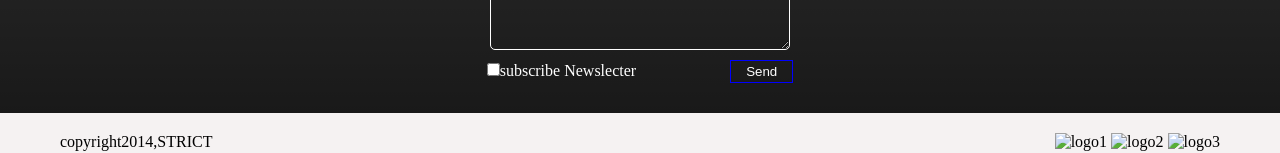
==== commit f173f5f4: "Add files via upload" ====
--- a/index.html
+++ b/index.html
@@ -1,473 +1,109 @@
 <!DOCTYPE html>
-<html lang="ar">
+<html lang="en">
+  <head>
+    <meta charset="UTF-8" />
+    <meta name="viewport" content="width=device-width, initial-scale=1.0" />
+    <title>Unit 9 project</title>
+    <link rel="stylesheet" href="./style.css" />
+  </head>
 
-<head>
-    <meta charset="UTF-8">
-    <meta name="viewport" content="width=device-width, initial-scale=1.0">
-    <title>Bsmaa Mahmoud | بورتفوليو احترافي</title>
-    <link rel="stylesheet" href="style.css">
-    <link rel="stylesheet" href="https://cdnjs.cloudflare.com/ajax/libs/font-awesome/6.5.0/css/all.min.css">
-    <link href="https://fonts.googleapis.com/css2?family=Poppins:wght@300;400;600;700&display=swap" rel="stylesheet">
-</head>
-
-<body>
-
-    <!-- ====== NAVIGATION ====== -->
-    <nav>
-        <div class="nav-container">
-            <div class="logo">
-                <i class="fas fa-code" style="color: #FF6B9D;"></i>
-                <span>Bsmaa Mahmoud<span style="color: #FF6B9D;">.</span></span>
-            </div>
-            <ul class="nav-links">
-                <li><a href="#home">Home</a></li>
-                <li><a href="#about">About</a></li>
-                <li><a href="#projects">Projects</a></li>
-                <li><a href="#certificates">Certificates</a></li>
-                <li><a href="#contact">Contact</a></li>
+  <body>
+    <header>
+      <nav>
+        <div class="contener">
+          <div class="logo">
+            <a class="a" href="#">WE SCHOOL</a>
+          </div>
+          <div class="main-nav">
+            <ul>
+              <li><a class="a" href="#">Home</a></li>
+              <li><a class="a" href="#">About</a></li>
+              <li><a class="a" href="#">Icons</a></li>
+              <li><a class="a" href="#">Gallary</a></li>
+              <li><a class="a" href="#">Contact Us</a></li>
             </ul>
-            <div class="hamburger">
-                <i class="fas fa-bars"></i>
-            </div>
+          </div>
         </div>
-    </nav>
-
-    <!-- ====== HOME ====== -->
-    <section id="home">
-        <div class="hero">
-            <div class="hero-content">
-                <span class="badge"> Welcome to my portfolio</span>
-                <h1>Bsmaa <span style="color: #FF6B9D;">Mahmoud</span></h1>
-                <h2 class="typing-text"></h2>
-                <p>Front-End Developer & Designer | Digital Marketing Specialist</p>
-                <p class="sub-text">Building beautiful, responsive web experiences with a creative touch</p>
-                <div class="hero-buttons">
-                    <a href="#projects" class="btn-primary"><i class="fas fa-rocket"></i> View My Work</a>
-                    <a href="#contact" class="btn-secondary"><i class="fas fa-paper-plane"></i> Contact Me</a>
-                </div>
-                <div class="stats">
-                    <div class="stat-item">
-                        <span class="stat-number">40+</span>
-                        <span class="stat-label">Certifications</span>
-                    </div>
-                    <div class="stat-item">
-                        <span class="stat-number">3</span>
-                        <span class="stat-label">Projects</span>
-                    </div>
-                    <div class="stat-item">
-                        <span class="stat-number">10+</span>
-                        <span class="stat-label">Platforms</span>
-                    </div>
-                </div>
-            </div>
-            <div class="hero-image">
-                <div class="floating-cards">
-                    <div class="float-card"><i class="fab fa-html5"></i> HTML5</div>
-                    <div class="float-card"><i class="fab fa-css3-alt"></i> CSS3</div>
-                    <div class="float-card"><i class="fab fa-js"></i> JavaScript</div>
-                    <div class="float-card"><i class="fab fa-react"></i> React</div>
-                    <div class="float-card"><i class="fas fa-paint-brush"></i> Design</div>
-                    <div class="float-card"><i class="fas fa-bullhorn"></i> Marketing</div>
-                    <div class="float-card"><i class="fab fa-python"></i> Python</div>
-                    <div class="float-card"><i class="fas fa-cloud"></i> Cloud</div>
-                    <div class="float-card"><i class="fas fa-database"></i> SQL</div>
-                </div>
-            </div>
-        </div>
+      </nav>
+      <div class="he">
+        <h1 id="h">STRICT</h1>
+        <hr>
+        <p id="p">
+          STRICT is a responsive theme with a a clean and minimal look.
+        </p>
+        <a id="a" href="#">Coll to action</a>
+      </div>
+    </header>
+    <section class="head">
+      <h2 id="h2">Simple & Pure design.</h2>
+      <p id="p2">
+        designers everywhere gush with admiration upon seeing a web design and
+        exclaim "its beautiful. it's so clean!". there are a
+        <br />
+        countless number of webdesign round-ups dedicated to 'clean' design and
+        it is a term thrown around quite a bit in the web <br />design
+        community. it can be easy to spot a good example of clean design.
+      </p>
     </section>
-
-    <!-- ====== ABOUT ====== -->
-    <section id="about">
-        <div class="container">
-            <h2 class="section-title">🌸 About Me</h2>
-            <div class="about-grid">
-                <div class="about-text">
-                    <p>Hello! I'm <strong style="color: #FF6B9D;">Bsmaa Mahmoud</strong>, a passionate <strong>Front-End
-                            Developer</strong>, <strong>UI/UX Designer</strong>, and <strong>Digital Marketing
-                            Specialist</strong>.</p>
-                    <p>Currently in my third year of high school, I've earned <strong>40+ certifications</strong> from
-                        world-renowned platforms including <strong>Google, IBM, Microsoft, Meta, Oracle, Cisco,
-                            freeCodeCamp, and Coursera</strong>.</p>
-                    <p>I believe in the power of technology combined with creative design and strategic marketing. My
-                        goal is to build digital experiences that are not only functional but also <strong>beautiful and
-                            impactful</strong>.</p>
-
-                    <div class="about-features">
-                        <div class="feature">
-                            <i class="fas fa-code" style="color: #FF6B9D;"></i>
-                            <div>
-                                <h4>Front-End Development</h4>
-                                <p>HTML5 • CSS3 • JavaScript • React • Responsive Design</p>
-                            </div>
-                        </div>
-                        <div class="feature">
-                            <i class="fas fa-palette" style="color: #C084FC;"></i>
-                            <div>
-                                <h4>Design & Creative</h4>
-                                <p>photoshop • Graphic Design • Figma • Adobe Creative Suite</p>
-                            </div>
-                        </div>
-                        <div class="feature">
-                            <i class="fas fa-chart-line" style="color: #FF6B9D;"></i>
-                            <div>
-                                <h4>Digital Marketing</h4>
-                                <p>Social Media • Content Strategy • Analytics • SEO</p>
-                            </div>
-                        </div>
-                    </div>
-                </div>
-                <div class="about-image">
-                    <div class="experience-badge">
-                        <i class="fas fa-award" style="color: #FF6B9D;"></i>
-                        <div>
-                            <span>Certified By</span>
-                            <strong>Google • IBM • Meta • Microsoft • Oracle • Cisco</strong>
-                        </div>
-                    </div>
-                </div>
-            </div>
-        </div>
+    <section class="photo">
+      <div class="icon">
+        <img src="./imge/images/icon1.jpg" alt="icon1" />
+        <h4>Optimized for all devices</h4>
+        <p class="p3">
+          STRICT has been designed to be fuily<br />responsive an all devkes
+        </p>
+      </div>
+      <div class="icon">
+        <img src="./imge/images/icon2.jpg" alt="icon2" />
+        <h4>clean & minimal Design</h4>
+        <p class="p3">
+          This multipurpose theme is capecially created <br />ta be used for
+          different projects
+        </p>
+      </div>
+      <div class="icon">
+        <img src="./imge/images/icon3.jpg" alt="icon3" />
+        <h4>Font Awesome icon</h4>
+        <p class="p3">
+          This multipurpose theme is capecially created<br />ta be used for
+          different projects
+        </p>
+      </div>
     </section>
-
-    <!-- ====== PROJECTS (3 Projects) ====== -->
-    <section id="projects">
-        <div class="container">
-            <h2 class="section-title">💻 My Projects</h2>
-            <p class="section-subtitle">Here are three projects I've built to showcase my skills</p>
-
-            <div class="projects-grid">
-                <!-- Project 1: HTML + CSS -->
-                <div class="project-card large">
-                    <div class="project-icon"><i class="fas fa-tasks" style="color: #FF6B9D;"></i></div>
-                    <span class="project-tag">HTML + CSS</span>
-                    <h3>WE SCHOOL</h3>
-                    <p>STRICT is a responsive theme with a a clean and minimal look.
-                        Interactive task built with pure HTML5 and CSS3.</p>
-                    <div class="tech-stack">
-                        <span>HTML5</span>
-                        <span>CSS3</span>
-                    </div>
-                    <div class="project-links">
-                        <a href="onsite ..1" class="btn-small"><i class="fas fa-eye"></i> Live Demo</a>
-                    </div>
-                </div>
-
-                <!-- Project 2: HTML + CSS + JavaScript -->
-                <div class="project-card large">
-                    <div class="project-icon"><i class="fas fa-store" style="color: #C084FC;"></i></div>
-                    <span class="project-tag">HTML + CSS + JS</span>
-                    <h3>Food Lover</h3>
-                    <p>Welcome To Food Lover Restaurant
-                        .Fully responsive using HTML5, CSS3, and JavaScript.</p>
-                    <div class="tech-stack">
-                        <span>HTML5</span>
-                        <span>CSS3</span>
-                        <span>JavaScript</span>
-                    </div>
-                    <div class="project-links">
-                        <a href="onsite..2" class="btn-small"><i class="fas fa-eye"></i> Live Demo</a>
-                    </div>
-                </div>
-
-                <!-- Project 3: HTML + CSS + JavaScript + Bootstrap -->
-                <div class="project-card large">
-                    <div class="project-icon"><i class="fas fa-cloud-sun" style="color: #FF6B9D;"></i></div>
-                    <span class="project-tag">Bootstrap + JS</span>
-                    <h3>Furni</h3>
-                    <p>Modern Interior Design Studio using fully responsive Bootstrap.</p>
-                    <div class="tech-stack">
-                        <span>HTML5</span>
-                        <span>CSS3</span>
-                        <span>JavaScript</span>
-                        <span>Bootstrap 5</span>
-                    </div>
-                    <div class="project-links">
-                        <a href="Onsite-3" class="btn-small"><i class="fas fa-eye"></i> Live Demo</a>
-                    </div>
-                </div>
-            </div>
-        </div>
+    <section class="image">
+      <div class="h4">
+        <h2>Showcase your work like a pro.</h2>
+        <p id="p4">Contact me if you like my work</p>
+      </div>
+      <div class="img">
+        <img class="m" src="./imge/images/image1.jpg" alt="" />
+        <img class="m" src="./imge/images/image2.jpg" alt="" />
+        <img class="m" src="./imge/images/image3.jpg" alt="" />
+      </div>
+      <div class="img">
+        <img class="m" src="./imge/images/image4.jpg" alt="" />
+        <img class="m" src="./imge/images/image5.jpg" alt="" />
+        <img class="m" src="./imge/images/image6.jpg" alt="" />
+      </div>
     </section>
-
-    <!-- ====== CERTIFICATES (All certificates from your files) ====== -->
-    <section id="certificates">
-        <div class="container">
-            <h2 class="section-title">📜 My Certifications</h2>
-            <p class="section-subtitle">Over 20 certifications from world-leading platforms</p>
-
-            <div class="certificates-grid">
-                <!-- Google -->
-                <div class="cert-card">
-                    <div class="cert-icon"><i class="fab fa-google" style="color: #FF6B9D;"></i></div>
-                    <h4>Google</h4>
-                    <p>IT Support Professional</p>
-                    <span class="cert-year">2024</span>
-                </div>
-                <div class="cert-card">
-                    <div class="cert-icon"><i class="fab fa-google" style="color: #C084FC;"></i></div>
-                    <h4>Google</h4>
-                    <p>AI Essentials</p>
-                    <span class="cert-year">2024</span>
-                </div>
-
-                <!-- Meta -->
-                <div class="cert-card">
-                    <div class="cert-icon"><i class="fab fa-meta" style="color: #FF6B9D;"></i></div>
-                    <h4>Meta</h4>
-                    <p>Front-End Developer</p>
-                    <span class="cert-year">2024</span>
-                </div>
-
-                <!-- Microsoft -->
-                <div class="cert-card">
-                    <div class="cert-icon"><i class="fab fa-microsoft" style="color: #C084FC;"></i></div>
-                    <h4>Microsoft</h4>
-                    <p>Azure Fundamentals (AZ-900)</p>
-                    <span class="cert-year">2024</span>
-                </div>
-
-                <!-- IBM -->
-                <div class="cert-card">
-                    <div class="cert-icon"><i class="fab fa-ibm" style="color: #FF6B9D;"></i></div>
-                    <h4>IBM</h4>
-                    <p>Web Development Fundamentals</p>
-                    <span class="cert-year">2026</span>
-                </div>
-                <div class="cert-card">
-                    <div class="cert-icon"><i class="fab fa-ibm" style="color: #C084FC;"></i></div>
-                    <h4>IBM</h4>
-                    <p>Data Fundamentals</p>
-                    <span class="cert-year">2026</span>
-                </div>
-                <div class="cert-card">
-                    <div class="cert-icon"><i class="fab fa-ibm" style="color: #FF6B9D;"></i></div>
-                    <h4>IBM</h4>
-                    <p>Cybersecurity Fundamentals</p>
-                    <span class="cert-year">2026</span>
-                </div>
-
-                <!-- Oracle -->
-                <div class="cert-card">
-                    <div class="cert-icon"><i class="fas fa-database" style="color: #C084FC;"></i></div>
-                    <h4>Oracle</h4>
-                    <p>Cloud & Java</p>
-                    <span class="cert-year">2024</span>
-                </div>
-
-                <!-- Cisco -->
-                <div class="cert-card">
-                    <div class="cert-icon"><i class="fas fa-network-wired" style="color: #FF6B9D;"></i></div>
-                    <h4>Cisco</h4>
-                    <p>Introduction to Cybersecurity</p>
-                    <span class="cert-year">2024</span>
-                </div>
-
-                <!-- freeCodeCamp -->
-                <div class="cert-card">
-                    <div class="cert-icon"><i class="fas fa-code" style="color: #C084FC;"></i></div>
-                    <h4>freeCodeCamp</h4>
-                    <p>Responsive Web Design</p>
-                    <span class="cert-year">2024</span>
-                </div>
-
-                <!-- Coursera -->
-                <div class="cert-card">
-                    <div class="cert-icon"><i class="fas fa-graduation-cap" style="color: #FF6B9D;"></i></div>
-                    <h4>Coursera</h4>
-                    <p>Presentation Skills</p>
-                    <span class="cert-year">2026</span>
-                </div>
-                <div class="cert-card">
-                    <div class="cert-icon"><i class="fas fa-graduation-cap" style="color: #C084FC;"></i></div>
-                    <h4>Coursera</h4>
-                    <p>Entrepreneurship</p>
-                    <span class="cert-year">2020</span>
-                </div>
-                <div class="cert-card">
-                    <div class="cert-icon"><i class="fas fa-graduation-cap" style="color: #FF6B9D;"></i></div>
-                    <h4>Coursera</h4>
-                    <p>Marketing in a Digital World</p>
-                    <span class="cert-year">2024</span>
-                </div>
-
-                <!-- LinkedIn -->
-                <div class="cert-card">
-                    <div class="cert-icon"><i class="fab fa-linkedin" style="color: #C084FC;"></i></div>
-                    <h4>LinkedIn</h4>
-                    <p>Leadership Skills</p>
-                    <span class="cert-year">2024</span>
-                </div>
-
-                <!-- FutureLearn -->
-                <div class="cert-card">
-                    <div class="cert-icon"><i class="fas fa-brain" style="color: #FF6B9D;"></i></div>
-                    <h4>FutureLearn</h4>
-                    <p>Critical Thinking & Problem Solving</p>
-                    <span class="cert-year">2026</span>
-                </div>
-
-                <!-- Udemy -->
-                <div class="cert-card">
-                    <div class="cert-icon"><i class="fas fa-chart-bar" style="color: #C084FC;"></i></div>
-                    <h4>Udemy</h4>
-                    <p>Supply Chain Management</p>
-                    <span class="cert-year">2026</span>
-                </div>
-
-                <!-- SkillWave -->
-                <div class="cert-card">
-                    <div class="cert-icon"><i class="fas fa-hashtag" style="color: #FF6B9D;"></i></div>
-                    <h4>SkillWave</h4>
-                    <p>Social Media Marketing</p>
-                    <span class="cert-year">2026</span>
-                </div>
-
-                <!-- Learnify -->
-                <div class="cert-card">
-                    <div class="cert-icon"><i class="fas fa-bullhorn" style="color: #C084FC;"></i></div>
-                    <h4>Learnify</h4>
-                    <p>Digital Marketing Fundamentals</p>
-                    <span class="cert-year">2026</span>
-                </div>
-
-                <!-- BrightFuture -->
-                <div class="cert-card">
-                    <div class="cert-icon"><i class="fas fa-ad" style="color: #FF6B9D;"></i></div>
-                    <h4>BrightFuture</h4>
-                    <p>Advertising Fundamentals</p>
-                    <span class="cert-year">2026</span>
-                </div>
-
-                <!-- SoleLearn -->
-                <div class="cert-card">
-                    <div class="cert-icon"><i class="fas fa-robot" style="color: #C084FC;"></i></div>
-                    <h4>SoleLearn</h4>
-                    <p>AI-Powered A/B Testing</p>
-                    <span class="cert-year">2026</span>
-                </div>
-                <div class="cert-card">
-                    <div class="cert-icon"><i class="fab fa-java" style="color: #FF6B9D;"></i></div>
-                    <h4>SoleLearn</h4>
-                    <p>Intro to Java</p>
-                    <span class="cert-year">2026</span>
-                </div>
-                <div class="cert-card">
-                    <div class="cert-icon"><i class="fas fa-database" style="color: #C084FC;"></i></div>
-                    <h4>SoleLearn</h4>
-                    <p>SQL Intermediate</p>
-                    <span class="cert-year">2026</span>
-                </div>
-                <div class="cert-card">
-                    <div class="cert-icon"><i class="fas fa-pen-fancy" style="color: #FF6B9D;"></i></div>
-                    <h4>SoleLearn</h4>
-                    <p>Write with AI</p>
-                    <span class="cert-year">2026</span>
-                </div>
-                <div class="cert-card">
-                    <div class="cert-icon"><i class="fab fa-css3-alt" style="color: #C084FC;"></i></div>
-                    <h4>SoleLearn</h4>
-                    <p>Introduction to CSS</p>
-                    <span class="cert-year">2026</span>
-                </div>
-                <div class="cert-card">
-                    <div class="cert-icon"><i class="fab fa-html5" style="color: #FF6B9D;"></i></div>
-                    <h4>SoleLearn</h4>
-                    <p>Introduction to HTML</p>
-                    <span class="cert-year">2026</span>
-                </div>
-                <div class="cert-card">
-                    <div class="cert-icon"><i class="fas fa-database" style="color: #C084FC;"></i></div>
-                    <h4>SoleLearn</h4>
-                    <p>Introduction to SQL</p>
-                    <span class="cert-year">2026</span>
-                </div>
-                <div class="cert-card">
-                    <div class="cert-icon"><i class="fab fa-python" style="color: #FF6B9D;"></i></div>
-                    <h4>SoleLearn</h4>
-                    <p>Python Intermediate</p>
-                    <span class="cert-year">2026</span>
-                </div>
-                <div class="cert-card">
-                    <div class="cert-icon"><i class="fab fa-java" style="color: #C084FC;"></i></div>
-                    <h4>SoleLearn</h4>
-                    <p>Java Intermediate</p>
-                    <span class="cert-year">2026</span>
-                </div>
-                <div class="cert-card">
-                    <div class="cert-icon"><i class="fas fa-globe" style="color: #FF6B9D;"></i></div>
-                    <h4>SoleLearn</h4>
-                    <p>Web Development</p>
-                    <span class="cert-year">2026</span>
-                </div>
-            </div>
-        </div>
-    </section>
-
-    <!-- ====== CONTACT ====== -->
-    <section id="contact">
-        <div class="container">
-            <h2 class="section-title">📬 Get In Touch</h2>
-            <p class="section-subtitle">I'm always open to new opportunities and collaborations</p>
-
-            <div class="contact-grid">
-                <div class="contact-info">
-                    <div class="contact-item">
-                        <i class="fas fa-envelope" style="color: #FF6B9D;"></i>
-                        <div>
-                            <h4>Email</h4>
-                            <p>bsmaamahmoud@email.com</p>
-                        </div>
-                    </div>
-                    <div class="contact-item">
-                        <i class="fab fa-linkedin" style="color: #C084FC;"></i>
-                        <div>
-                            <h4>LinkedIn</h4>
-                            <p><a href="#">linkedin.com/in/bsmaamahmoud88</a></p>
-                        </div>
-                    </div>
-                    <div class="contact-item">
-                        <i class="fab fa-github" style="color: #FF6B9D;"></i>
-                        <div>
-                            <h4>GitHub</h4>
-                            <p><a href="#">github.com/bsmaamahmoud88-dev</a></p>
-                        </div>
-                    </div>
-                </div>
-                <div class="contact-form">
-                    <form>
-                        <input type="text" placeholder="Your Full Name" required>
-                        <input type="email" placeholder="Your Email" required>
-                        <input type="text" placeholder="Subject">
-                        <textarea rows="5" placeholder="Your Message..."></textarea>
-                        <button type="submit" class="btn-primary"><i class="fas fa-paper-plane"></i> Send
-                            Message</button>
-                    </form>
-                </div>
-            </div>
-        </div>
-    </section>
-
-    <!-- ====== FOOTER ====== -->
-    <footer>
-        <div class="footer-content">
-            <div class="footer-brand">
-                <h3><i class="fas fa-code" style="color: #FF6B9D;"></i> Bsmaa<span style="color: #FF6B9D;">.</span></h3>
-                <p>Front-End Developer • Designer • Marketer</p>
-            </div>
-            <div class="footer-links">
-                <a href="#home">Home</a>
-                <a href="#about">About</a>
-                <a href="#projects">Projects</a>
-                <a href="#certificates">Certificates</a>
-                <a href="#contact">Contact</a>
-            </div>
-        </div>
-        <div class="footer-bottom">
-            <p>© 2026 Bsmaa Mahmoud. All Rights Reserved. Made with </p>
-        </div>
+    <footer class="form">
+      <h2 id="hh">Stay With us</h2>
+      <p id="pp">We consuit quility & support</p>
+      <form action="#" method="post">
+        <input class="in" type="text" placeholder="Full Name" required />
+        <input class="in" type="email" placeholder="Email Address" required />
+        <textarea placeholder="Message" rows="10px" cols="50px"></textarea>
+        <input id="in" type="checkbox" />subscribe Newslecter
+        <button type="button">Send</button>
+      </form>
     </footer>
-
-    <script src="script.js"></script>
-</body>
-
-</html>+    <div class="foter">
+      <p id="fo">copyright2014,STRICT</p>
+      <div class="f">
+        <img class="fo" src="./imge/images/icon1.jpg" alt="logo1" />
+        <img class="fo" src="./imge/images/icon2.jpg" alt="logo2" />
+        <img class="fo" src="./imge/images/icon3.jpg" alt="logo3" />
+      </div>
+    </div>
+  </body>
+</html>
--- a/style.css
+++ b/style.css
@@ -1,822 +1,234 @@
-/* ===== RESET & VARIABLES ===== */
 * {
-    margin: 0;
-    padding: 0;
-    box-sizing: border-box;
-    scroll-behavior: smooth;
-}
-
-:root {
-    --primary: #1A1A2E;
-    --secondary: #FF6B9D;
-    --tertiary: #C084FC;
-    --light-pink: #FDF2F8;
-    --soft-beige: #FFE5EC;
-    --accent: #D4A5FF;
-    --white: #FFFFFF;
-    --card-bg: #2D2D44;
-    --shadow: 0 20px 40px rgba(255, 107, 157, 0.15);
-    --gradient: linear-gradient(135deg, #1A1A2E, #2D2D44);
-    --gradient-pink: linear-gradient(135deg, #FF6B9D, #C084FC);
-}
-
-body {
-    font-family: 'Poppins', 'Segoe UI', Tahoma, Geneva, Verdana, sans-serif;
-    background: var(--primary);
-    color: var(--white);
-    line-height: 1.6;
-    overflow-x: hidden;
-}
-
-.container {
-    max-width: 1200px;
-    margin: 0 auto;
-    padding: 0 20px;
-}
-
-/* ===== NAVIGATION ===== */
-nav {
-    background: rgba(26, 26, 46, 0.97);
-    backdrop-filter: blur(10px);
-    position: fixed;
-    width: 100%;
-    top: 0;
-    z-index: 1000;
-    border-bottom: 1px solid rgba(255, 107, 157, 0.15);
-    padding: 15px 0;
-}
-
-.nav-container {
-    max-width: 1200px;
-    margin: 0 auto;
-    padding: 0 20px;
-    display: flex;
-    justify-content: space-between;
-    align-items: center;
+  margin: 0;
+  padding: 0;
+  box-sizing: border-box;
+}
+
+header {
+  height: 100vh;
+  background: url(./imge/images/headerbg.png);
+  background-position: center;
+  background-size: cover;
+  background-repeat: no-repeat;
+}
+
+.contener {
+  background-color: black;
+  padding: 10px;
+  position: fixed;
+  width: 100%;
 }
 
 .logo {
-    font-size: 1.8rem;
-    font-weight: 700;
-    display: flex;
-    align-items: center;
-    gap: 10px;
-}
-
-.logo i {
-    color: var(--secondary);
-}
-
-.logo span {
-    color: var(--white);
-}
-
-.nav-links {
-    display: flex;
-    list-style: none;
-    gap: 30px;
-    align-items: center;
-}
-
-.nav-links a {
-    color: #B0B0C8;
-    text-decoration: none;
-    font-size: 0.95rem;
-    font-weight: 400;
-    transition: 0.3s;
-    padding: 5px 0;
-    border-bottom: 2px solid transparent;
-}
-
-.nav-links a:hover {
-    color: var(--secondary);
-    border-bottom-color: var(--secondary);
-}
-
-.hamburger {
-    display: none;
-    font-size: 1.8rem;
-    color: var(--white);
-    cursor: pointer;
-}
-
-/* ===== HOME ===== */
-#home {
-    min-height: 100vh;
-    display: flex;
-    align-items: center;
-    padding: 100px 20px 60px;
-    background: var(--gradient);
-    position: relative;
-    overflow: hidden;
-}
-
-#home::before {
-    content: '';
-    position: absolute;
-    width: 500px;
-    height: 500px;
-    background: radial-gradient(circle, rgba(255, 107, 157, 0.08), transparent);
-    top: -100px;
-    right: -100px;
-    border-radius: 50%;
-}
-
-.hero {
-    max-width: 1200px;
-    margin: 0 auto;
-    display: grid;
-    grid-template-columns: 1fr 1fr;
-    gap: 60px;
-    align-items: center;
-    width: 100%;
-}
-
-.hero-content .badge {
-    background: rgba(255, 107, 157, 0.12);
-    color: var(--secondary);
-    padding: 8px 24px;
-    border-radius: 50px;
-    font-size: 0.85rem;
-    display: inline-block;
-    margin-bottom: 20px;
-    border: 1px solid rgba(255, 107, 157, 0.2);
-    font-weight: 400;
-}
-
-.hero-content h1 {
-    font-size: 4rem;
-    margin-bottom: 8px;
-    color: var(--white);
-    font-weight: 700;
-}
-
-.hero-content h2 {
-    font-size: 2rem;
-    color: var(--tertiary);
-    margin-bottom: 15px;
-    min-height: 50px;
-    font-weight: 600;
-}
-
-.hero-content p {
-    font-size: 1.15rem;
-    color: #B0B0C8;
-    margin-bottom: 6px;
-}
-
-.hero-content .sub-text {
-    font-size: 1rem;
-    color: #8A8AA8;
-    margin-bottom: 30px;
-}
-
-.hero-buttons {
-    display: flex;
-    gap: 20px;
-    flex-wrap: wrap;
-    margin-bottom: 40px;
-}
-
-.btn-primary,
-.btn-secondary {
-    padding: 14px 35px;
-    border-radius: 50px;
-    text-decoration: none;
-    font-weight: 600;
-    transition: 0.3s;
-    display: inline-flex;
-    align-items: center;
-    gap: 10px;
-    font-size: 0.95rem;
-    font-family: 'Poppins', sans-serif;
-}
-
-.btn-primary {
-    background: var(--gradient-pink);
-    color: var(--white);
-    border: none;
-}
-
-.btn-primary:hover {
-    transform: scale(1.05);
-    box-shadow: 0 0 30px rgba(255, 107, 157, 0.35);
-}
-
-.btn-secondary {
-    border: 2px solid var(--tertiary);
-    color: var(--tertiary);
-    background: transparent;
-}
-
-.btn-secondary:hover {
-    background: var(--tertiary);
-    color: var(--white);
-}
-
-.stats {
-    display: flex;
-    gap: 50px;
-}
-
-.stat-item {
-    display: flex;
-    flex-direction: column;
-}
-
-.stat-number {
-    font-size: 2.5rem;
-    font-weight: 700;
-    color: var(--secondary);
-}
-
-.stat-label {
-    color: #8A8AA8;
-    font-size: 0.85rem;
-    font-weight: 300;
-}
-
-.hero-image {
-    position: relative;
-    display: flex;
-    justify-content: center;
-    align-items: center;
-}
-
-.floating-cards {
-    display: grid;
-    grid-template-columns: 1fr 1fr 1fr;
-    gap: 15px;
-    padding: 15px;
-}
-
-.float-card {
-    background: var(--card-bg);
-    padding: 18px 22px;
-    border-radius: 15px;
-    text-align: center;
-    border: 1px solid rgba(255, 107, 157, 0.1);
-    transition: 0.3s;
-    animation: float 4s ease-in-out infinite;
-    color: var(--white);
-    font-size: 0.9rem;
-    font-weight: 400;
-}
-
-.float-card i {
-    font-size: 2.2rem;
-    background: var(--gradient-pink);
-    -webkit-background-clip: text;
-    -webkit-text-fill-color: transparent;
-    display: block;
-    margin-bottom: 6px;
-}
-
-.float-card:nth-child(2) {
-    animation-delay: 0.3s;
-}
-
-.float-card:nth-child(3) {
-    animation-delay: 0.6s;
-}
-
-.float-card:nth-child(4) {
-    animation-delay: 0.9s;
-}
-
-.float-card:nth-child(5) {
-    animation-delay: 1.2s;
-}
-
-.float-card:nth-child(6) {
-    animation-delay: 1.5s;
-}
-
-.float-card:nth-child(7) {
-    animation-delay: 0.4s;
-}
-
-.float-card:nth-child(8) {
-    animation-delay: 0.8s;
-}
-
-.float-card:nth-child(9) {
-    animation-delay: 1.1s;
-}
-
-@keyframes float {
-
-    0%,
-    100% {
-        transform: translateY(0);
-    }
-
-    50% {
-        transform: translateY(-12px);
-    }
-}
-
-/* ===== SECTIONS ===== */
-section {
-    padding: 100px 0;
-}
-
-.section-title {
-    font-size: 3rem;
-    text-align: center;
-    margin-bottom: 15px;
-    background: var(--gradient-pink);
-    -webkit-background-clip: text;
-    -webkit-text-fill-color: transparent;
-    position: relative;
-}
-
-.section-title::after {
-    content: '';
-    display: block;
-    width: 80px;
-    height: 4px;
-    background: var(--gradient-pink);
-    margin: 15px auto 0;
-    border-radius: 2px;
-}
-
-.section-subtitle {
-    text-align: center;
-    color: #8A8AA8;
-    font-size: 1.1rem;
-    margin-bottom: 50px;
-    font-weight: 300;
-}
-
-/* ===== ABOUT ===== */
-#about {
-    background: var(--primary);
-}
-
-.about-grid {
-    display: grid;
-    grid-template-columns: 1fr 1fr;
-    gap: 50px;
-    align-items: center;
-}
-
-.about-text p {
-    color: #B0B0C8;
-    font-size: 1.05rem;
-    margin-bottom: 15px;
-    font-weight: 300;
-}
-
-.about-text strong {
-    color: var(--secondary);
-    font-weight: 600;
-}
-
-.about-features {
-    margin-top: 30px;
-    display: grid;
-    gap: 16px;
-}
-
-.feature {
-    display: flex;
-    align-items: center;
-    gap: 20px;
-    background: var(--card-bg);
-    padding: 20px 25px;
-    border-radius: 15px;
-    border-left: 3px solid var(--secondary);
-    transition: 0.3s;
-}
-
-.feature:hover {
-    transform: translateX(8px);
-}
-
-.feature i {
-    font-size: 2rem;
-}
-
-.feature h4 {
-    color: var(--white);
-    margin-bottom: 3px;
-    font-weight: 600;
-}
-
-.feature p {
-    color: #8A8AA8;
-    font-size: 0.9rem;
-    margin: 0;
-}
-
-.about-image {
-    display: flex;
-    justify-content: center;
-}
-
-.experience-badge {
-    background: var(--card-bg);
-    padding: 40px;
-    border-radius: 20px;
-    text-align: center;
-    border: 2px solid rgba(255, 107, 157, 0.15);
-    display: flex;
-    flex-direction: column;
-    align-items: center;
-    gap: 10px;
-    max-width: 350px;
-}
-
-.experience-badge i {
-    font-size: 4rem;
-}
-
-.experience-badge span {
-    color: #8A8AA8;
-    font-size: 1rem;
-    font-weight: 300;
-}
-
-.experience-badge strong {
-    color: var(--white);
-    font-size: 1.2rem;
-    font-weight: 600;
-}
-
-/* ===== PROJECTS ===== */
-#projects {
-    background: var(--primary);
-}
-
-.projects-grid {
-    display: grid;
-    grid-template-columns: repeat(auto-fit, minmax(350px, 1fr));
-    gap: 30px;
-}
-
-.project-card {
-    background: var(--card-bg);
-    border-radius: 20px;
-    padding: 35px;
-    border: 1px solid rgba(255, 107, 157, 0.08);
-    transition: 0.4s;
-}
-
-.project-card:hover {
-    transform: translateY(-10px);
-    border-color: var(--secondary);
-    box-shadow: var(--shadow);
-}
-
-.project-card.large {
-    padding: 35px;
-}
-
-.project-icon {
-    font-size: 3rem;
-    margin-bottom: 15px;
-}
-
-.project-tag {
-    display: inline-block;
-    background: rgba(255, 107, 157, 0.1);
-    color: var(--secondary);
-    padding: 4px 16px;
-    border-radius: 50px;
-    font-size: 0.75rem;
-    margin-bottom: 12px;
-    font-weight: 400;
-}
-
-.project-card h3 {
-    font-size: 1.5rem;
-    margin-bottom: 10px;
-    color: var(--white);
-    font-weight: 600;
-}
-
-.project-card p {
-    color: #B0B0C8;
-    margin-bottom: 15px;
-    font-weight: 300;
-    font-size: 0.95rem;
-}
-
-.tech-stack {
-    display: flex;
-    flex-wrap: wrap;
-    gap: 10px;
-    margin-bottom: 20px;
-}
-
-.tech-stack span {
-    background: rgba(255, 255, 255, 0.05);
-    padding: 4px 16px;
-    border-radius: 50px;
-    font-size: 0.8rem;
-    color: #B0B0C8;
-    font-weight: 300;
-}
-
-.project-links {
-    display: flex;
-    gap: 12px;
-}
-
-.btn-small {
-    padding: 8px 22px;
-    border: 1px solid var(--tertiary);
-    color: var(--tertiary);
-    border-radius: 50px;
-    text-decoration: none;
-    font-size: 0.85rem;
-    transition: 0.3s;
-    display: inline-flex;
-    align-items: center;
-    gap: 8px;
-    font-weight: 400;
-}
-
-.btn-small:hover {
-    background: var(--tertiary);
-    color: var(--white);
-}
-
-/* ===== CERTIFICATES ===== */
-#certificates {
-    background: var(--primary);
-}
-
-.certificates-grid {
-    display: grid;
-    grid-template-columns: repeat(auto-fit, minmax(220px, 1fr));
-    gap: 20px;
-}
-
-.cert-card {
-    background: var(--card-bg);
-    border-radius: 15px;
-    padding: 25px 20px;
-    text-align: center;
-    border: 1px solid rgba(255, 107, 157, 0.06);
-    transition: 0.3s;
-}
-
-.cert-card:hover {
-    transform: translateY(-6px);
-    border-color: var(--tertiary);
-    box-shadow: 0 10px 30px rgba(192, 132, 252, 0.08);
-}
-
-.cert-icon {
-    font-size: 2.8rem;
-    margin-bottom: 10px;
-}
-
-.cert-card h4 {
-    color: var(--white);
-    font-size: 1.1rem;
-    font-weight: 600;
-}
-
-.cert-card p {
-    color: #B0B0C8;
-    font-size: 0.85rem;
-    font-weight: 300;
-}
-
-.cert-year {
-    display: inline-block;
-    margin-top: 10px;
-    background: rgba(255, 107, 157, 0.1);
-    color: var(--secondary);
-    padding: 2px 16px;
-    border-radius: 50px;
-    font-size: 0.75rem;
-    font-weight: 400;
-}
-
-/* ===== CONTACT ===== */
-#contact {
-    background: var(--primary);
-}
-
-.contact-grid {
-    display: grid;
-    grid-template-columns: 1fr 1fr;
-    gap: 50px;
-}
-
-.contact-item {
-    display: flex;
-    align-items: center;
-    gap: 20px;
-    padding: 20px 25px;
-    background: var(--card-bg);
-    border-radius: 15px;
-    margin-bottom: 15px;
-    transition: 0.3s;
-    border-left: 3px solid transparent;
-}
-
-.contact-item:hover {
-    transform: translateX(10px);
-    border-left-color: var(--secondary);
-}
-
-.contact-item i {
-    font-size: 2rem;
-}
-
-.contact-item h4 {
-    color: var(--white);
-    margin-bottom: 3px;
-    font-weight: 600;
-}
-
-.contact-item p,
-.contact-item a {
-    color: #B0B0C8;
-    text-decoration: none;
-    font-weight: 300;
-}
-
-.contact-item a:hover {
-    color: var(--secondary);
-}
-
-.contact-form {
-    background: var(--card-bg);
-    padding: 40px;
-    border-radius: 20px;
-    border: 1px solid rgba(255, 107, 157, 0.08);
-}
-
-.contact-form input,
-.contact-form textarea {
-    width: 100%;
-    padding: 15px;
-    margin-bottom: 15px;
-    background: rgba(255, 255, 255, 0.04);
-    border: 1px solid rgba(255, 255, 255, 0.06);
-    border-radius: 12px;
-    color: var(--white);
-    font-size: 0.95rem;
-    font-family: 'Poppins', sans-serif;
-    transition: 0.3s;
-}
-
-.contact-form input:focus,
-.contact-form textarea:focus {
-    outline: none;
-    border-color: var(--secondary);
-    box-shadow: 0 0 20px rgba(255, 107, 157, 0.05);
-}
-
-.contact-form textarea {
-    resize: vertical;
-}
-
-.contact-form button {
-    width: 100%;
-    justify-content: center;
-}
-
-/* ===== FOOTER ===== */
-footer {
-    background: var(--primary);
-    border-top: 1px solid rgba(255, 107, 157, 0.06);
-    padding: 50px 20px 20px;
-}
-
-.footer-content {
-    max-width: 1200px;
-    margin: 0 auto;
-    display: grid;
-    grid-template-columns: repeat(auto-fit, minmax(250px, 1fr));
-    gap: 40px;
-    margin-bottom: 30px;
-}
-
-.footer-brand h3 {
-    font-size: 1.8rem;
-    color: var(--white);
-    font-weight: 700;
-}
-
-.footer-brand h3 i {
-    color: var(--secondary);
-}
-
-.footer-brand p {
-    color: #8A8AA8;
-    margin-top: 8px;
-    font-weight: 300;
-}
-
-
-/* ===== RESPONSIVE ===== */
-@media (max-width: 1024px) {
-    .hero {
-        grid-template-columns: 1fr;
-        text-align: center;
-    }
-
-    .hero-buttons {
-        justify-content: center;
-    }
-
-    .stats {
-        justify-content: center;
-    }
-
-    .about-grid {
-        grid-template-columns: 1fr;
-    }
-
-    .contact-grid {
-        grid-template-columns: 1fr;
-    }
-
-    .floating-cards {
-        grid-template-columns: 1fr 1fr 1fr;
-    }
-}
-
-@media (max-width: 768px) {
-    .nav-links {
-        display: none;
-    }
-
-    .hamburger {
-        display: block;
-    }
-
-    .hero-content h1 {
-        font-size: 2.5rem;
-    }
-
-    .hero-content h2 {
-        font-size: 1.4rem;
-    }
-
-    .section-title {
-        font-size: 2.2rem;
-    }
-
-    .floating-cards {
-        grid-template-columns: 1fr 1fr;
-        gap: 12px;
-    }
-
-    .projects-grid {
-        grid-template-columns: 1fr;
-    }
-
-    .certificates-grid {
-        grid-template-columns: 1fr 1fr;
-    }
-
-    .stats {
-        gap: 25px;
-    }
-}
-
-@media (max-width: 480px) {
-    .floating-cards {
-        grid-template-columns: 1fr 1fr;
-        gap: 10px;
-    }
-
-    .float-card {
-        padding: 12px 14px;
-        font-size: 0.75rem;
-    }
-
-    .float-card i {
-        font-size: 1.5rem;
-    }
-
-    .certificates-grid {
-        grid-template-columns: 1fr;
-    }
-
-    .hero-content h1 {
-        font-size: 2rem;
-    }
-}
-
-/* ===== MOBILE NAV ===== */
-.nav-active {
-    display: flex !important;
-    flex-direction: column;
-    position: absolute;
-    top: 70px;
-    left: 0;
-    width: 100%;
-    background: var(--primary);
-    padding: 25px 20px;
-    gap: 15px;
-    border-bottom: 1px solid rgba(255, 107, 156, 0.229);
+  float: left;
+}
+
+.main-nav {
+  float: right;
+}
+
+li {
+  display: inline;
+  list-style-type: none;
+  padding: 10px;
+  transition: background-color 3s , border-radi 3s  ;
+}
+
+.a {
+  text-decoration: none;
+  color: white;
+  transition: color 3s;
+}
+
+li:hover {
+  background-color: rgb(108, 108, 139);
+  border-radius: 10px;
+}
+.a:hover{
+  color: black;
+
+}
+.he {
+  text-align: center;
+  padding: 115px;
+  color: white;
+  line-height: 70px;
+}
+
+#h {
+  letter-spacing: 2px;
+  font-family: "Trebuchet MS", "Lucida Sans Unicode", "Lucida Grande",
+    "Lucida Sans", Arial, sans-serif;
+  font-size: 70px;
+  line-height: 90px;
+}
+
+hr {
+  border: 1px solid rgb(17, 57, 150);
+  width: 400px;
+  margin: auto;
+}
+
+#p {
+  font-family: "Trebuchet MS", "Lucida Sans Unicode", "Lucida Grande",
+    "Lucida Sans", Arial, sans-serif;
+  font-size: 12px;
+}
+
+#a {
+  text-decoration: none;
+  color: white;
+  border: 1px solid rgb(34, 127, 163);
+  padding: 10px;
+  transition:  background-color 3s , color 2s , border-radius 3s  ;
+}
+
+#a:hover {
+  background-color: rgb(82, 78, 78);
+  color: black;
+  border-radius: 10px;
+}
+
+.head {
+  text-align: center;
+  background-color: rgb(251, 249, 249);
+  padding: 30px;
+}
+
+#h2 {
+  padding: 10px;
+}
+
+#p2 {
+  font-size: 14px;
+}
+
+.photo {
+  text-align: center;
+}
+
+.icon {
+  display: inline-block;
+  margin: 30px;
+}
+.icon img{
+  transition:transform 3s ;
+}
+.icon img:hover{
+  transform: scale(0.7);
+}
+.p3 {
+  font-size: 12px;
+}
+
+.image {
+  text-align: center;
+  background-color: #eee;
+  padding: 30px;
+  
+}
+.h4 {
+  padding-bottom: 30px;
+  text-align: center;
+}
+.m {
+  width: 200px;
+  margin: 5px;
+  transition:opacity 2s , transform 3s ;
+}
+.m:hover {
+  opacity: 0.5;
+  transform: scale(0.8);
+}
+
+.form {
+  background-image: linear-gradient(rgba(0, 0, 0, 0.8), rgba(0, 0, 0, 0.9)),
+    url(./imge/images/contactbg.png);
+  background-size: cover;
+  background-position: center;
+  color: white;
+  text-align: center;
+  padding: 30px;
+}
+
+.in {
+  display: block;
+  width: 300px;
+  height: 40px;
+  border: 1px solid white;
+  border-radius: 5px;
+  color: white;
+  background-color: rgba(0, 0, 0, 0);
+  margin: auto;
+  margin-bottom: 10px;
+}
+textarea {
+  display: block;
+  width: 300px;
+  height: 100px;
+  border: 1px solid white;
+  border-radius: 5px;
+  color: white;
+  background-color: rgba(0, 0, 0, 0);
+  margin: auto;
+  margin-bottom: 10px;
+}
+
+#in {
+  color: white;
+}
+button {
+  margin-left: 90px;
+  background-color: rgba(0, 0, 0, 0);
+  padding: 3px 15px;
+  color: white;
+  border: 1px solid blue;
+}
+button:hover {
+  background-color: rgb(5, 4, 46);
+  color: blue;
+}
+.foter {
+  background-color: rgb(245, 242, 242);
+  padding: 20px;
+  padding-left: 60px;
+  padding-right: 60px;
+}
+.f {
+  float: right;
+}
+.fo {
+  width: 20px;
+  height: auto;
+}
+#fo {
+  float: left;
+}
+#hh {
+  padding-bottom: 10px;
+}
+#pp {
+  padding-bottom: 20px;
+  font-size: 10px;
+}
+
+@media (max-width:768px) {
+.logo {
+  margin-left: 130px;
+  padding: 5px;
+}
+
+#h {
+  font-size: 50px;
+}
+
+hr {
+  width: 170px;
+}
+
+#p {
+  font-size: 10px;
+  line-height: 20px;
+  padding-top: 20px;
+}
 }
